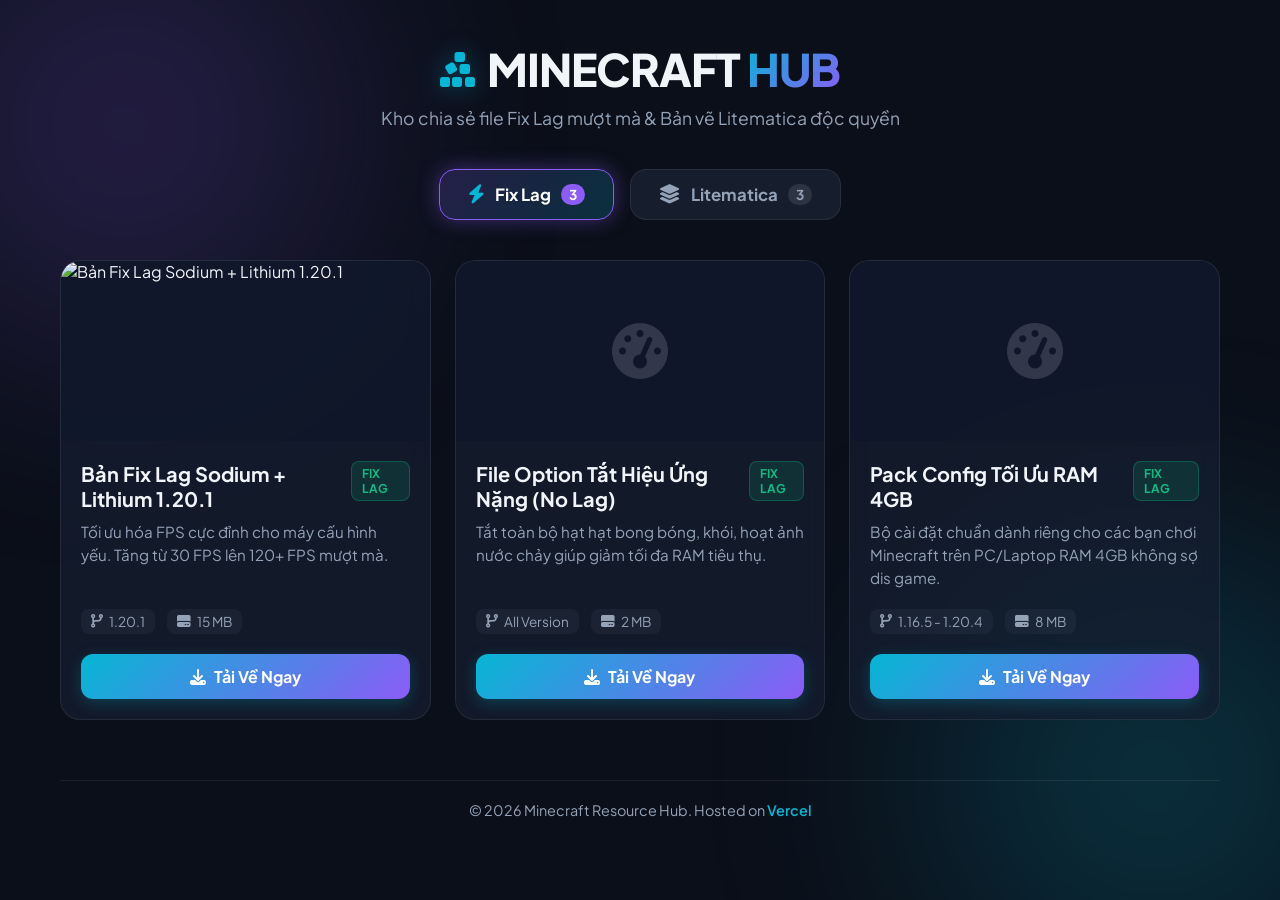
==== index.html @ 76cde971 "Add files via upload" ====
<!DOCTYPE html>
<html lang="vi">
<head>
    <meta charset="UTF-8">
    <meta name="viewport" content="width=device-width, initial-scale=1.0">
    <title>Minecraft Resource Hub - Fix Lag & Litematica</title>
    <!-- Font & Icons -->
    <link rel="preconnect" href="https://fonts.googleapis.com">
    <link rel="preconnect" href="https://fonts.gstatic.com" crossorigin>
    <link href="https://fonts.googleapis.com/css2?family=Plus+Jakarta+Sans:wght@400;600;700;800&display=swap" rel="stylesheet">
    <link rel="stylesheet" href="https://cdnjs.cloudflare.com/ajax/libs/font-awesome/6.4.0/css/all.min.css">
    <link rel="stylesheet" href="style.css">
</head>
<body>
    <!-- Glowing Background Effects -->
    <div class="bg-glow glow-1"></div>
    <div class="bg-glow glow-2"></div>

    <div class="container">
        <!-- Header -->
        <header class="site-header">
            <div class="logo-wrapper">
                <i class="fa-solid fa-cubes-stacked logo-icon"></i>
                <h1 class="site-title">MINECRAFT <span class="gradient-text">HUB</span></h1>
            </div>
            <p class="site-subtitle">Kho chia sẻ file Fix Lag mượt mà & Bản vẽ Litematica độc quyền</p>
        </header>

        <!-- Navigation Tabs -->
        <nav class="nav-tabs">
            <button class="tab-btn active" data-category="fixlag">
                <i class="fa-solid fa-bolt tab-icon"></i>
                <span>Fix Lag</span>
                <span class="badge" id="count-fixlag">0</span>
            </button>
            <button class="tab-btn" data-category="litematica">
                <i class="fa-solid fa-layer-group tab-icon"></i>
                <span>Litematica</span>
                <span class="badge" id="count-litematica">0</span>
            </button>
        </nav>

        <!-- Content Grid -->
        <main class="content-section">
            <div class="cards-grid" id="cards-container">
                <!-- Data dynamically inserted here -->
            </div>
            
            <!-- Empty State -->
            <div class="empty-state hidden" id="empty-state">
                <i class="fa-regular fa-folder-open empty-icon"></i>
                <p>Chưa có file nào trong mục này!</p>
            </div>
        </main>

        <!-- Footer -->
        <footer class="site-footer">
            <p>© 2026 Minecraft Resource Hub. Hosted on <span class="highlight">Vercel</span></p>
        </footer>
    </div>

    <!-- Modular JS Files -->
    <script src="data.js"></script>
    <script src="script.js"></script>
</body>
</html>
---- style.css ----
/* =========================================================
   STYLE.CSS - Giao diện nổi bật, bắt mắt, Dark Gaming Vibe
   ========================================================= */

:root {
    --bg-dark: #0b0f19;
    --card-bg: rgba(22, 30, 49, 0.7);
    --card-border: rgba(255, 255, 255, 0.08);
    --text-main: #f1f5f9;
    --text-sub: #94a3b8;
    
    /* Vibrant Accent Colors */
    --primary: #8b5cf6;
    --primary-glow: rgba(139, 92, 246, 0.4);
    --secondary: #06b6d4;
    --secondary-glow: rgba(6, 182, 212, 0.4);
    --accent-green: #10b981;
    --accent-green-glow: rgba(16, 185, 129, 0.4);
    --accent-orange: #f59e0b;
}

* {
    margin: 0;
    padding: 0;
    box-sizing: border-box;
    font-family: 'Plus Jakarta Sans', sans-serif;
}

body {
    background-color: var(--bg-dark);
    color: var(--text-main);
    min-height: 100vh;
    overflow-x: hidden;
    position: relative;
}

/* Background Glowing Elements */
.bg-glow {
    position: fixed;
    width: 450px;
    height: 450px;
    border-radius: 50%;
    filter: blur(120px);
    z-index: -1;
    opacity: 0.5;
    pointer-events: none;
}

.glow-1 {
    top: -100px;
    left: -100px;
    background: var(--primary-glow);
}

.glow-2 {
    bottom: -100px;
    right: -100px;
    background: var(--secondary-glow);
}

/* Container */
.container {
    max-width: 1200px;
    margin: 0 auto;
    padding: 40px 20px;
}

/* Header Section */
.site-header {
    text-align: center;
    margin-bottom: 40px;
}

.logo-wrapper {
    display: flex;
    align-items: center;
    justify-content: center;
    gap: 12px;
    margin-bottom: 10px;
}

.logo-icon {
    font-size: 2.5rem;
    color: var(--secondary);
    filter: drop-shadow(0 0 12px var(--secondary-glow));
}

.site-title {
    font-size: 2.8rem;
    font-weight: 800;
    letter-spacing: -1px;
}

.gradient-text {
    background: linear-gradient(135deg, var(--secondary), var(--primary));
    -webkit-background-clip: text;
    -webkit-text-fill-color: transparent;
}

.site-subtitle {
    color: var(--text-sub);
    font-size: 1.1rem;
    font-weight: 400;
}

/* Navigation Tabs */
.nav-tabs {
    display: flex;
    justify-content: center;
    gap: 16px;
    margin-bottom: 40px;
}

.tab-btn {
    background: rgba(30, 41, 59, 0.6);
    border: 1px solid var(--card-border);
    padding: 14px 28px;
    border-radius: 16px;
    color: var(--text-sub);
    font-size: 1.05rem;
    font-weight: 700;
    cursor: pointer;
    display: flex;
    align-items: center;
    gap: 10px;
    transition: all 0.3s cubic-bezier(0.4, 0, 0.2, 1);
    backdrop-filter: blur(10px);
}

.tab-btn:hover {
    color: var(--text-main);
    border-color: rgba(255, 255, 255, 0.2);
    transform: translateY(-2px);
}

.tab-btn.active {
    background: linear-gradient(135deg, rgba(139, 92, 246, 0.2), rgba(6, 182, 212, 0.2));
    border-color: var(--primary);
    color: #ffffff;
    box-shadow: 0 0 20px var(--primary-glow);
}

.tab-icon {
    font-size: 1.2rem;
}

.tab-btn.active .tab-icon {
    color: var(--secondary);
}

.badge {
    background: rgba(255, 255, 255, 0.1);
    padding: 2px 8px;
    border-radius: 20px;
    font-size: 0.85rem;
}

.tab-btn.active .badge {
    background: var(--primary);
    color: #fff;
}

/* Cards Grid Layout */
.cards-grid {
    display: grid;
    grid-template-columns: repeat(auto-fill, minmax(320px, 1fr));
    gap: 24px;
}

/* Resource Card */
.card {
    background: var(--card-bg);
    border: 1px solid var(--card-border);
    border-radius: 20px;
    overflow: hidden;
    backdrop-filter: blur(12px);
    display: flex;
    flex-direction: column;
    transition: all 0.35s ease;
    position: relative;
}

.card:hover {
    transform: translateY(-6px);
    border-color: var(--secondary);
    box-shadow: 0 12px 30px rgba(6, 182, 212, 0.15);
}

/* Image Container */
.card-image-wrapper {
    width: 100%;
    height: 180px;
    background: rgba(15, 23, 42, 0.8);
    overflow: hidden;
    position: relative;
    display: flex;
    align-items: center;
    justify-content: center;
}

.card-img {
    width: 100%;
    height: 100%;
    object-fit: cover;
    transition: transform 0.5s ease;
}

.card:hover .card-img {
    transform: scale(1.08);
}

.card-placeholder-icon {
    font-size: 3.5rem;
    color: rgba(255, 255, 255, 0.15);
}

/* Card Content */
.card-body {
    padding: 20px;
    display: flex;
    flex-direction: column;
    flex-grow: 1;
}

.card-header {
    display: flex;
    justify-content: space-between;
    align-items: flex-start;
    margin-bottom: 10px;
}

.card-title {
    font-size: 1.25rem;
    font-weight: 700;
    color: var(--text-main);
}

.card-tag {
    font-size: 0.75rem;
    font-weight: 700;
    padding: 4px 10px;
    border-radius: 8px;
    text-transform: uppercase;
}

.tag-fixlag {
    background: rgba(16, 185, 129, 0.15);
    color: var(--accent-green);
    border: 1px solid rgba(16, 185, 129, 0.3);
}

.tag-litematica {
    background: rgba(139, 92, 246, 0.15);
    color: var(--primary);
    border: 1px solid rgba(139, 92, 246, 0.3);
}

.card-desc {
    color: var(--text-sub);
    font-size: 0.95rem;
    line-height: 1.5;
    margin-bottom: 20px;
    flex-grow: 1;
}

/* Details Info Badges */
.card-info {
    display: flex;
    gap: 12px;
    margin-bottom: 20px;
    font-size: 0.85rem;
    color: var(--text-sub);
}

.info-item {
    display: flex;
    align-items: center;
    gap: 6px;
    background: rgba(255, 255, 255, 0.04);
    padding: 4px 10px;
    border-radius: 8px;
}

/* Download Button */
.btn-download {
    width: 100%;
    padding: 12px 18px;
    border: none;
    border-radius: 12px;
    background: linear-gradient(135deg, var(--secondary), var(--primary));
    color: #ffffff;
    font-weight: 700;
    font-size: 1rem;
    cursor: pointer;
    display: flex;
    align-items: center;
    justify-content: center;
    gap: 8px;
    text-decoration: none;
    transition: all 0.3s ease;
    box-shadow: 0 4px 15px rgba(6, 182, 212, 0.25);
}

.btn-download:hover {
    filter: brightness(1.15);
    box-shadow: 0 6px 20px rgba(139, 92, 246, 0.4);
    transform: translateY(-2px);
}

/* Empty State */
.empty-state {
    text-align: center;
    padding: 60px 20px;
    color: var(--text-sub);
}

.empty-icon {
    font-size: 4rem;
    margin-bottom: 16px;
    opacity: 0.5;
}

.hidden {
    display: none !important;
}

/* Footer */
.site-footer {
    text-align: center;
    margin-top: 60px;
    padding-top: 20px;
    border-top: 1px solid var(--card-border);
    color: var(--text-sub);
    font-size: 0.9rem;
}

.highlight {
    color: var(--secondary);
    font-weight: 600;
}

/* Responsive */
@media (max-width: 600px) {
    .site-title {
        font-size: 2rem;
    }
    .nav-tabs {
        width: 100%;
    }
    .tab-btn {
        flex: 1;
        justify-content: center;
        padding: 12px 16px;
    }
}
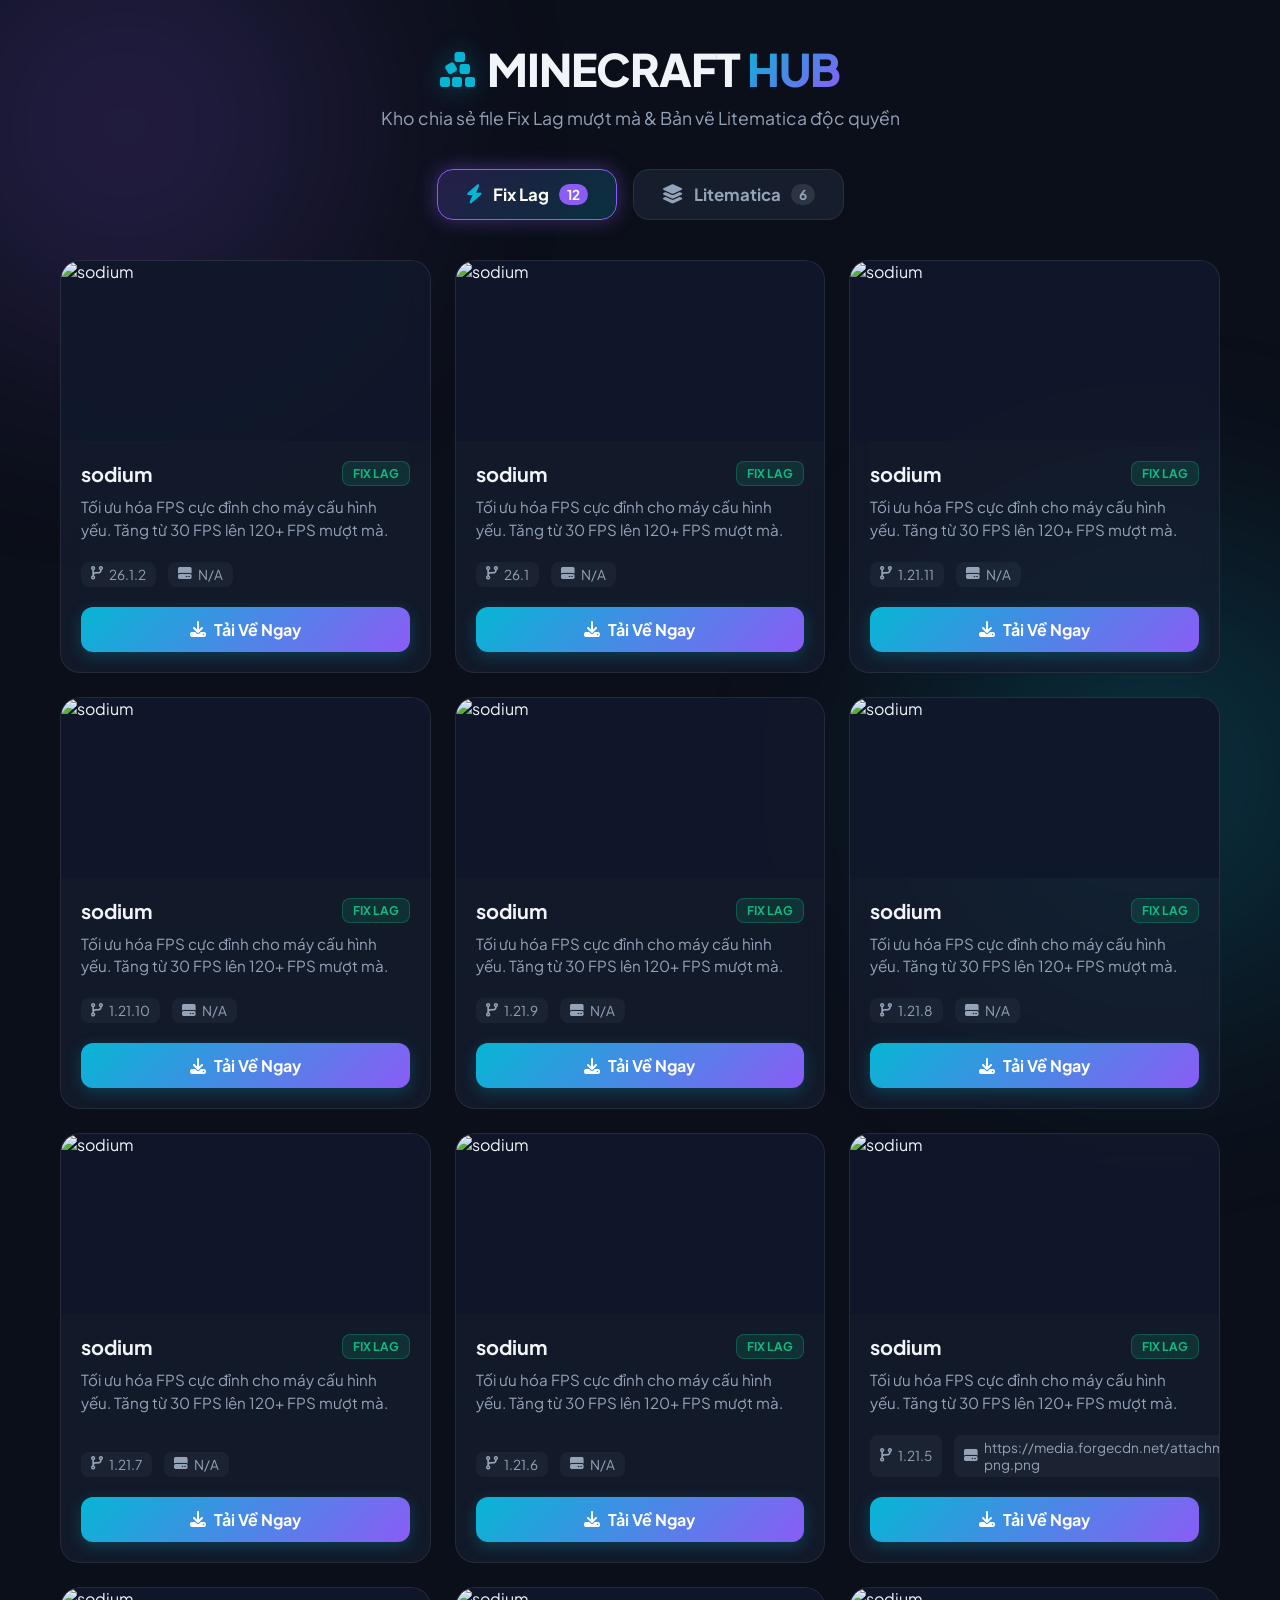
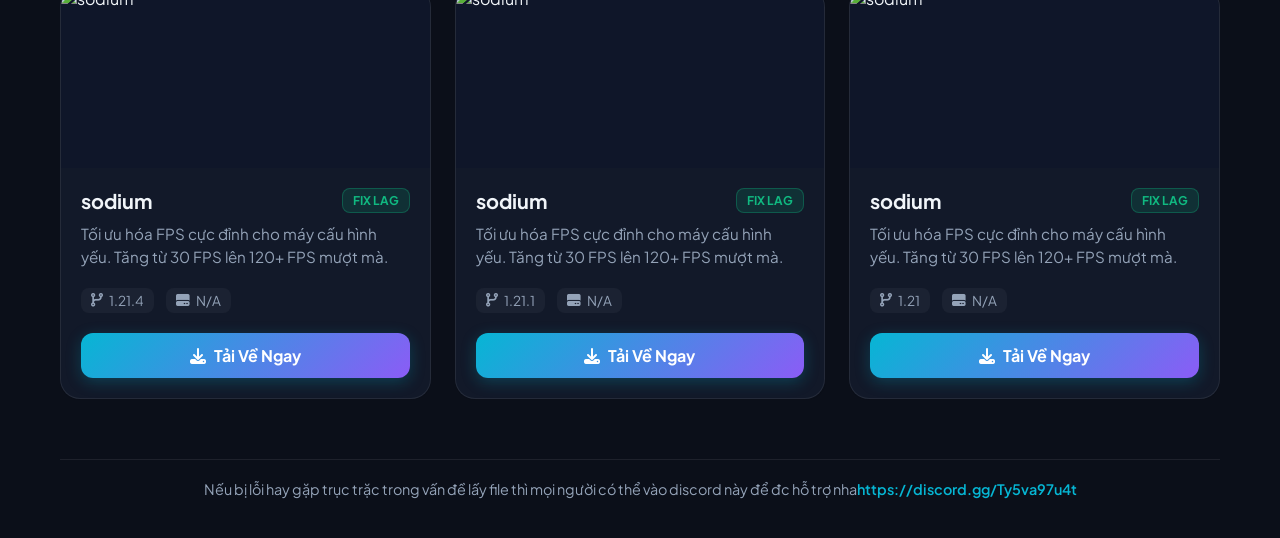
==== commit f9b9b215: "Change footer content for support information Updated footer text to provide Discord support link." ====
--- a/index.html
+++ b/index.html
@@ -55,7 +55,7 @@
 
         <!-- Footer -->
         <footer class="site-footer">
-            <p>© 2026 Minecraft Resource Hub. Hosted on <span class="highlight">Vercel</span></p>
+            <p>Nếu bị lỗi hay gặp trục trặc trong vấn đề lấy file thì mọi người có thể vào discord này để đc hỗ trợ nha<span class="highlight">https://discord.gg/Ty5va97u4t</span></p>
         </footer>
     </div>
 
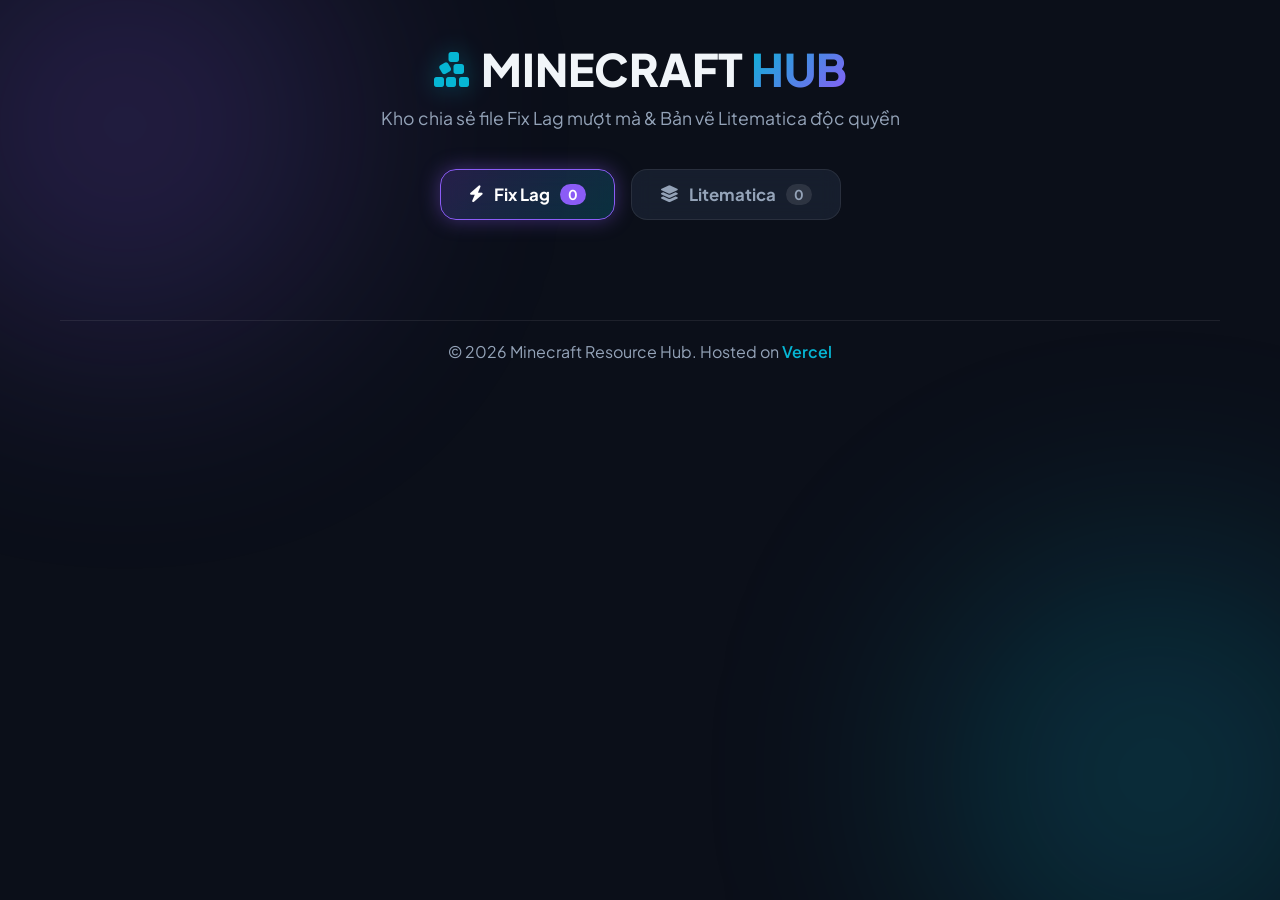
==== commit ec3ae81c: "Add files via upload" ====
--- a/index.html
+++ b/index.html
@@ -12,7 +12,7 @@
     <link rel="stylesheet" href="style.css">
 </head>
 <body>
-    <!-- Glowing Background Effects -->
+    <!-- Background Glow Elements -->
     <div class="bg-glow glow-1"></div>
     <div class="bg-glow glow-2"></div>
 
@@ -42,9 +42,7 @@
 
         <!-- Content Grid -->
         <main class="content-section">
-            <div class="cards-grid" id="cards-container">
-                <!-- Data dynamically inserted here -->
-            </div>
+            <div class="cards-grid" id="cards-container"></div>
             
             <!-- Empty State -->
             <div class="empty-state hidden" id="empty-state">
@@ -55,11 +53,11 @@
 
         <!-- Footer -->
         <footer class="site-footer">
-            <p>Nếu bị lỗi hay gặp trục trặc trong vấn đề lấy file thì mọi người có thể vào discord này để đc hỗ trợ nha<span class="highlight">https://discord.gg/Ty5va97u4t</span></p>
+            <p>© 2026 Minecraft Resource Hub. Hosted on <span class="highlight">Vercel</span></p>
         </footer>
     </div>
 
-    <!-- Modular JS Files -->
+    <!-- Modular Scripts -->
     <script src="data.js"></script>
     <script src="script.js"></script>
 </body>
--- a/style.css
+++ b/style.css
@@ -1,5 +1,5 @@
 /* =========================================================
-   STYLE.CSS - Giao diện nổi bật, bắt mắt, Dark Gaming Vibe
+   STYLE.CSS - Giao diện Dark Gaming Vibe
    ========================================================= */
 
 :root {
@@ -9,14 +9,11 @@
     --text-main: #f1f5f9;
     --text-sub: #94a3b8;
     
-    /* Vibrant Accent Colors */
     --primary: #8b5cf6;
     --primary-glow: rgba(139, 92, 246, 0.4);
     --secondary: #06b6d4;
     --secondary-glow: rgba(6, 182, 212, 0.4);
     --accent-green: #10b981;
-    --accent-green-glow: rgba(16, 185, 129, 0.4);
-    --accent-orange: #f59e0b;
 }
 
 * {
@@ -34,7 +31,6 @@
     position: relative;
 }
 
-/* Background Glowing Elements */
 .bg-glow {
     position: fixed;
     width: 450px;
@@ -46,26 +42,15 @@
     pointer-events: none;
 }
 
-.glow-1 {
-    top: -100px;
-    left: -100px;
-    background: var(--primary-glow);
-}
-
-.glow-2 {
-    bottom: -100px;
-    right: -100px;
-    background: var(--secondary-glow);
-}
-
-/* Container */
+.glow-1 { top: -100px; left: -100px; background: var(--primary-glow); }
+.glow-2 { bottom: -100px; right: -100px; background: var(--secondary-glow); }
+
 .container {
     max-width: 1200px;
     margin: 0 auto;
     padding: 40px 20px;
 }
 
-/* Header Section */
 .site-header {
     text-align: center;
     margin-bottom: 40px;
@@ -88,7 +73,6 @@
 .site-title {
     font-size: 2.8rem;
     font-weight: 800;
-    letter-spacing: -1px;
 }
 
 .gradient-text {
@@ -100,10 +84,9 @@
 .site-subtitle {
     color: var(--text-sub);
     font-size: 1.1rem;
-    font-weight: 400;
-}
-
-/* Navigation Tabs */
+}
+
+/* Tabs Navigation */
 .nav-tabs {
     display: flex;
     justify-content: center;
@@ -123,7 +106,7 @@
     display: flex;
     align-items: center;
     gap: 10px;
-    transition: all 0.3s cubic-bezier(0.4, 0, 0.2, 1);
+    transition: all 0.3s ease;
     backdrop-filter: blur(10px);
 }
 
@@ -140,14 +123,6 @@
     box-shadow: 0 0 20px var(--primary-glow);
 }
 
-.tab-icon {
-    font-size: 1.2rem;
-}
-
-.tab-btn.active .tab-icon {
-    color: var(--secondary);
-}
-
 .badge {
     background: rgba(255, 255, 255, 0.1);
     padding: 2px 8px;
@@ -160,14 +135,13 @@
     color: #fff;
 }
 
-/* Cards Grid Layout */
+/* Cards Grid */
 .cards-grid {
     display: grid;
     grid-template-columns: repeat(auto-fill, minmax(320px, 1fr));
     gap: 24px;
 }
 
-/* Resource Card */
 .card {
     background: var(--card-bg);
     border: 1px solid var(--card-border);
@@ -177,7 +151,6 @@
     display: flex;
     flex-direction: column;
     transition: all 0.35s ease;
-    position: relative;
 }
 
 .card:hover {
@@ -186,16 +159,14 @@
     box-shadow: 0 12px 30px rgba(6, 182, 212, 0.15);
 }
 
-/* Image Container */
 .card-image-wrapper {
     width: 100%;
     height: 180px;
     background: rgba(15, 23, 42, 0.8);
+    display: flex;
+    align-items: center;
+    justify-content: center;
     overflow: hidden;
-    position: relative;
-    display: flex;
-    align-items: center;
-    justify-content: center;
 }
 
 .card-img {
@@ -214,7 +185,6 @@
     color: rgba(255, 255, 255, 0.15);
 }
 
-/* Card Content */
 .card-body {
     padding: 20px;
     display: flex;
@@ -226,13 +196,12 @@
     display: flex;
     justify-content: space-between;
     align-items: flex-start;
-    margin-bottom: 10px;
+    margin-bottom: 12px;
 }
 
 .card-title {
     font-size: 1.25rem;
     font-weight: 700;
-    color: var(--text-main);
 }
 
 .card-tag {
@@ -255,15 +224,20 @@
     border: 1px solid rgba(139, 92, 246, 0.3);
 }
 
+/* THUỘC TÍNH QUAN TRỌNG: Giúp hiển thị xuống dòng mượt mà cho phần Mô tả */
 .card-desc {
     color: var(--text-sub);
-    font-size: 0.95rem;
-    line-height: 1.5;
+    font-size: 0.92rem;
+    line-height: 1.6;
     margin-bottom: 20px;
     flex-grow: 1;
-}
-
-/* Details Info Badges */
+    white-space: pre-line; /* Tự động nhận diện xuống dòng từ data.js */
+    background: rgba(15, 23, 42, 0.4);
+    padding: 12px;
+    border-radius: 12px;
+    border: 1px solid rgba(255, 255, 255, 0.04);
+}
+
 .card-info {
     display: flex;
     gap: 12px;
@@ -277,7 +251,7 @@
     align-items: center;
     gap: 6px;
     background: rgba(255, 255, 255, 0.04);
-    padding: 4px 10px;
+    padding: 6px 12px;
     border-radius: 8px;
 }
 
@@ -296,18 +270,16 @@
     align-items: center;
     justify-content: center;
     gap: 8px;
-    text-decoration: none;
     transition: all 0.3s ease;
     box-shadow: 0 4px 15px rgba(6, 182, 212, 0.25);
 }
 
 .btn-download:hover {
     filter: brightness(1.15);
+    transform: translateY(-2px);
     box-shadow: 0 6px 20px rgba(139, 92, 246, 0.4);
-    transform: translateY(-2px);
-}
-
-/* Empty State */
+}
+
 .empty-state {
     text-align: center;
     padding: 60px 20px;
@@ -320,18 +292,12 @@
     opacity: 0.5;
 }
 
-.hidden {
-    display: none !important;
-}
-
-/* Footer */
 .site-footer {
     text-align: center;
     margin-top: 60px;
     padding-top: 20px;
     border-top: 1px solid var(--card-border);
     color: var(--text-sub);
-    font-size: 0.9rem;
 }
 
 .highlight {
@@ -339,17 +305,4 @@
     font-weight: 600;
 }
 
-/* Responsive */
-@media (max-width: 600px) {
-    .site-title {
-        font-size: 2rem;
-    }
-    .nav-tabs {
-        width: 100%;
-    }
-    .tab-btn {
-        flex: 1;
-        justify-content: center;
-        padding: 12px 16px;
-    }
-}
+.hidden { display: none !important; }
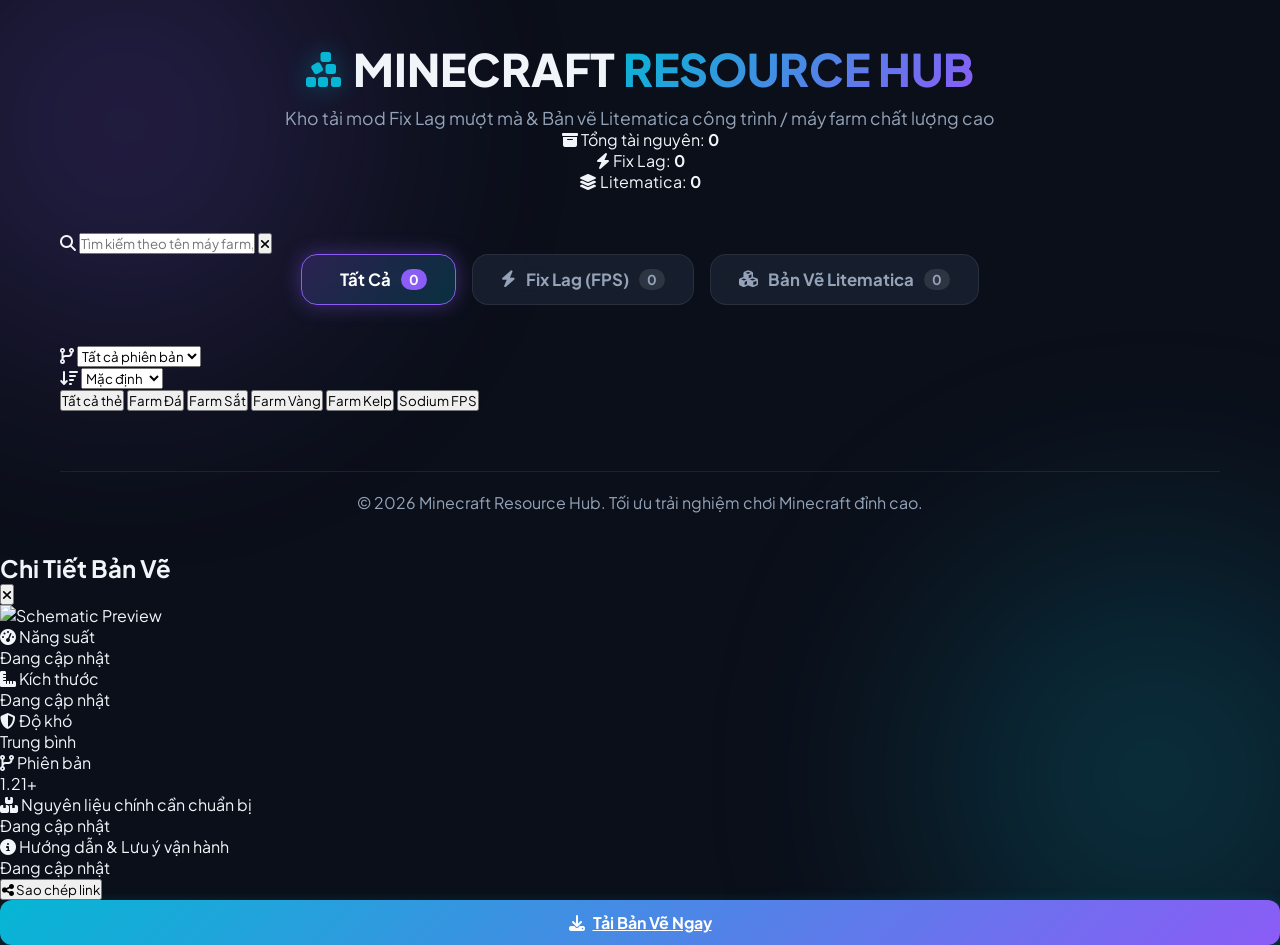
==== commit 150ad8ae: "NÃ¢ng cáº¥p giao diá»‡n, thanh tÃ¬m kiáº¿m & admin portal: index.html" ====
--- a/index.html
+++ b/index.html
@@ -3,61 +3,192 @@
 <head>
     <meta charset="UTF-8">
     <meta name="viewport" content="width=device-width, initial-scale=1.0">
-    <title>Minecraft Resource Hub - Fix Lag & Litematica</title>
-    <!-- Font & Icons -->
+    <title>Minecraft Resource Hub - Tải File Fix Lag & Bản Vẽ Litematica</title>
+    <meta name="description" content="Kho chia sẻ mod tối ưu FPS Sodium, Iris và bản vẽ máy farm Litematica độc quyền cho cộng đồng Minecraft Việt Nam.">
+    
+    <!-- Google Fonts -->
     <link rel="preconnect" href="https://fonts.googleapis.com">
     <link rel="preconnect" href="https://fonts.gstatic.com" crossorigin>
-    <link href="https://fonts.googleapis.com/css2?family=Plus+Jakarta+Sans:wght@400;600;700;800&display=swap" rel="stylesheet">
+    <link href="https://fonts.googleapis.com/css2?family=Plus+Jakarta+Sans:wght@400;500;600;700;800&display=swap" rel="stylesheet">
+    
+    <!-- Font Awesome Icons -->
     <link rel="stylesheet" href="https://cdnjs.cloudflare.com/ajax/libs/font-awesome/6.4.0/css/all.min.css">
+    
+    <!-- Custom Stylesheet -->
     <link rel="stylesheet" href="style.css">
 </head>
 <body>
-    <!-- Background Glow Elements -->
+    <!-- Ambient Background Lights -->
     <div class="bg-glow glow-1"></div>
     <div class="bg-glow glow-2"></div>
+    <div class="bg-glow glow-3"></div>
 
     <div class="container">
-        <!-- Header -->
+        <!-- Site Header -->
         <header class="site-header">
             <div class="logo-wrapper">
                 <i class="fa-solid fa-cubes-stacked logo-icon"></i>
-                <h1 class="site-title">MINECRAFT <span class="gradient-text">HUB</span></h1>
+                <h1 class="site-title">MINECRAFT <span class="gradient-text">RESOURCE HUB</span></h1>
             </div>
-            <p class="site-subtitle">Kho chia sẻ file Fix Lag mượt mà & Bản vẽ Litematica độc quyền</p>
+            <p class="site-subtitle">Kho tải mod Fix Lag mượt mà & Bản vẽ Litematica công trình / máy farm chất lượng cao</p>
+            
+            <!-- Live Stats Banner -->
+            <div class="stats-banner">
+                <div class="stat-pill">
+                    <i class="fa-solid fa-box-archive"></i>
+                    <span>Tổng tài nguyên: <strong id="stat-total">0</strong></span>
+                </div>
+                <div class="stat-pill">
+                    <i class="fa-solid fa-bolt"></i>
+                    <span>Fix Lag: <strong id="stat-fixlag">0</strong></span>
+                </div>
+                <div class="stat-pill">
+                    <i class="fa-solid fa-layer-group"></i>
+                    <span>Litematica: <strong id="stat-litematica">0</strong></span>
+                </div>
+            </div>
         </header>
 
-        <!-- Navigation Tabs -->
-        <nav class="nav-tabs">
-            <button class="tab-btn active" data-category="fixlag">
-                <i class="fa-solid fa-bolt tab-icon"></i>
-                <span>Fix Lag</span>
-                <span class="badge" id="count-fixlag">0</span>
-            </button>
-            <button class="tab-btn" data-category="litematica">
-                <i class="fa-solid fa-layer-group tab-icon"></i>
-                <span>Litematica</span>
-                <span class="badge" id="count-litematica">0</span>
-            </button>
-        </nav>
+        <!-- Search & Advanced Filter Section -->
+        <section class="filter-control-panel">
+            <!-- Search Bar -->
+            <div class="search-wrapper">
+                <i class="fa-solid fa-magnifying-glass search-icon"></i>
+                <input type="text" id="search-input" class="search-input" placeholder="Tìm kiếm theo tên máy farm, mod Sodium, phiên bản 1.21, nguyên liệu...">
+                <button type="button" id="btn-clear-search" class="btn-clear-search" title="Xóa tìm kiếm">
+                    <i class="fa-solid fa-xmark"></i>
+                </button>
+            </div>
 
-        <!-- Content Grid -->
+            <!-- Category Tabs -->
+            <nav class="nav-tabs" id="category-tabs">
+                <button class="tab-btn active" data-category="all">
+                    <i class="fa-solid fa-grid-2"></i>
+                    <span>Tất Cả</span>
+                    <span class="badge" id="count-all">0</span>
+                </button>
+                <button class="tab-btn" data-category="fixlag">
+                    <i class="fa-solid fa-bolt"></i>
+                    <span>Fix Lag (FPS)</span>
+                    <span class="badge" id="count-fixlag">0</span>
+                </button>
+                <button class="tab-btn" data-category="litematica">
+                    <i class="fa-solid fa-cubes"></i>
+                    <span>Bản Vẽ Litematica</span>
+                    <span class="badge" id="count-litematica">0</span>
+                </button>
+            </nav>
+
+            <!-- Filter Sub-bar -->
+            <div class="filter-sub-bar">
+                <div class="filter-dropdowns">
+                    <!-- Version Filter -->
+                    <div class="custom-select-wrapper">
+                        <i class="fa-solid fa-code-branch"></i>
+                        <select id="filter-version" title="Lọc theo phiên bản">
+                            <option value="all">Tất cả phiên bản</option>
+                        </select>
+                    </div>
+
+                    <!-- Sort Options -->
+                    <div class="custom-select-wrapper">
+                        <i class="fa-solid fa-arrow-down-wide-short"></i>
+                        <select id="filter-sort" title="Sắp xếp danh sách">
+                            <option value="default">Mặc định</option>
+                            <option value="name-asc">Tên (A - Z)</option>
+                            <option value="name-desc">Tên (Z - A)</option>
+                        </select>
+                    </div>
+                </div>
+
+                <!-- Quick Tag Filter Chips -->
+                <div class="tag-chips" id="tag-chips-container">
+                    <button class="chip-btn active" data-tag="all">Tất cả thẻ</button>
+                    <button class="chip-btn" data-tag="Farm Đá">Farm Đá</button>
+                    <button class="chip-btn" data-tag="Farm Sắt">Farm Sắt</button>
+                    <button class="chip-btn" data-tag="Farm Vàng">Farm Vàng</button>
+                    <button class="chip-btn" data-tag="Farm Kelp">Farm Kelp</button>
+                    <button class="chip-btn" data-tag="Sodium">Sodium FPS</button>
+                </div>
+            </div>
+        </section>
+
+        <!-- Main Content Cards Grid -->
         <main class="content-section">
             <div class="cards-grid" id="cards-container"></div>
             
             <!-- Empty State -->
             <div class="empty-state hidden" id="empty-state">
                 <i class="fa-regular fa-folder-open empty-icon"></i>
-                <p>Chưa có file nào trong mục này!</p>
+                <h3>Không tìm thấy tài nguyên phù hợp!</h3>
+                <p>Hãy thử tìm kiếm với từ khóa khác hoặc xóa bộ lọc để xem toàn bộ danh sách.</p>
             </div>
         </main>
 
         <!-- Footer -->
         <footer class="site-footer">
-            <p>© 2026 Minecraft Resource Hub. Hosted on <span class="highlight">Vercel</span></p>
+            <p>© 2026 Minecraft Resource Hub. Tối ưu trải nghiệm chơi Minecraft đỉnh cao.</p>
         </footer>
     </div>
 
-    <!-- Modular Scripts -->
+    <!-- Schematic Detail Modal (Popup) -->
+    <div class="modal-overlay" id="detail-modal">
+        <div class="modal-content">
+            <div class="modal-header">
+                <h2 class="modal-title" id="modal-title">Chi Tiết Bản Vẽ</h2>
+                <button type="button" class="btn-close-modal" id="btn-close-detail-modal" title="Đóng">
+                    <i class="fa-solid fa-xmark"></i>
+                </button>
+            </div>
+            <div class="modal-body">
+                <div class="modal-image-wrapper" id="modal-image-container">
+                    <img id="modal-img" src="" alt="Schematic Preview">
+                </div>
+
+                <div class="modal-specs-table" id="modal-specs-table">
+                    <div class="modal-spec-card">
+                        <div class="label"><i class="fa-solid fa-gauge-high"></i> Năng suất</div>
+                        <div class="value" id="modal-yield">Đang cập nhật</div>
+                    </div>
+                    <div class="modal-spec-card">
+                        <div class="label"><i class="fa-solid fa-ruler-combined"></i> Kích thước</div>
+                        <div class="value" id="modal-dimensions">Đang cập nhật</div>
+                    </div>
+                    <div class="modal-spec-card">
+                        <div class="label"><i class="fa-solid fa-shield-halved"></i> Độ khó</div>
+                        <div class="value" id="modal-difficulty">Trung bình</div>
+                    </div>
+                    <div class="modal-spec-card">
+                        <div class="label"><i class="fa-solid fa-code-branch"></i> Phiên bản</div>
+                        <div class="value" id="modal-version">1.21+</div>
+                    </div>
+                </div>
+
+                <div class="modal-section-title">
+                    <i class="fa-solid fa-boxes-stacked"></i> Nguyên liệu chính cần chuẩn bị
+                </div>
+                <div class="modal-text-block" id="modal-materials">Đang cập nhật</div>
+
+                <div class="modal-section-title">
+                    <i class="fa-solid fa-circle-info"></i> Hướng dẫn & Lưu ý vận hành
+                </div>
+                <div class="modal-text-block" id="modal-notes">Đang cập nhật</div>
+            </div>
+            <div class="modal-footer">
+                <button type="button" class="btn-detail" id="btn-copy-modal-link">
+                    <i class="fa-solid fa-share-nodes"></i> Sao chép link
+                </button>
+                <a href="#" target="_self" class="btn-download" id="modal-download-btn">
+                    <i class="fa-solid fa-download"></i> Tải Bản Vẽ Ngay
+                </a>
+            </div>
+        </div>
+    </div>
+
+    <!-- Toast Notification Container -->
+    <div class="toast-container" id="toast-container"></div>
+
+    <!-- Scripts -->
     <script src="data.js"></script>
     <script src="script.js"></script>
 </body>
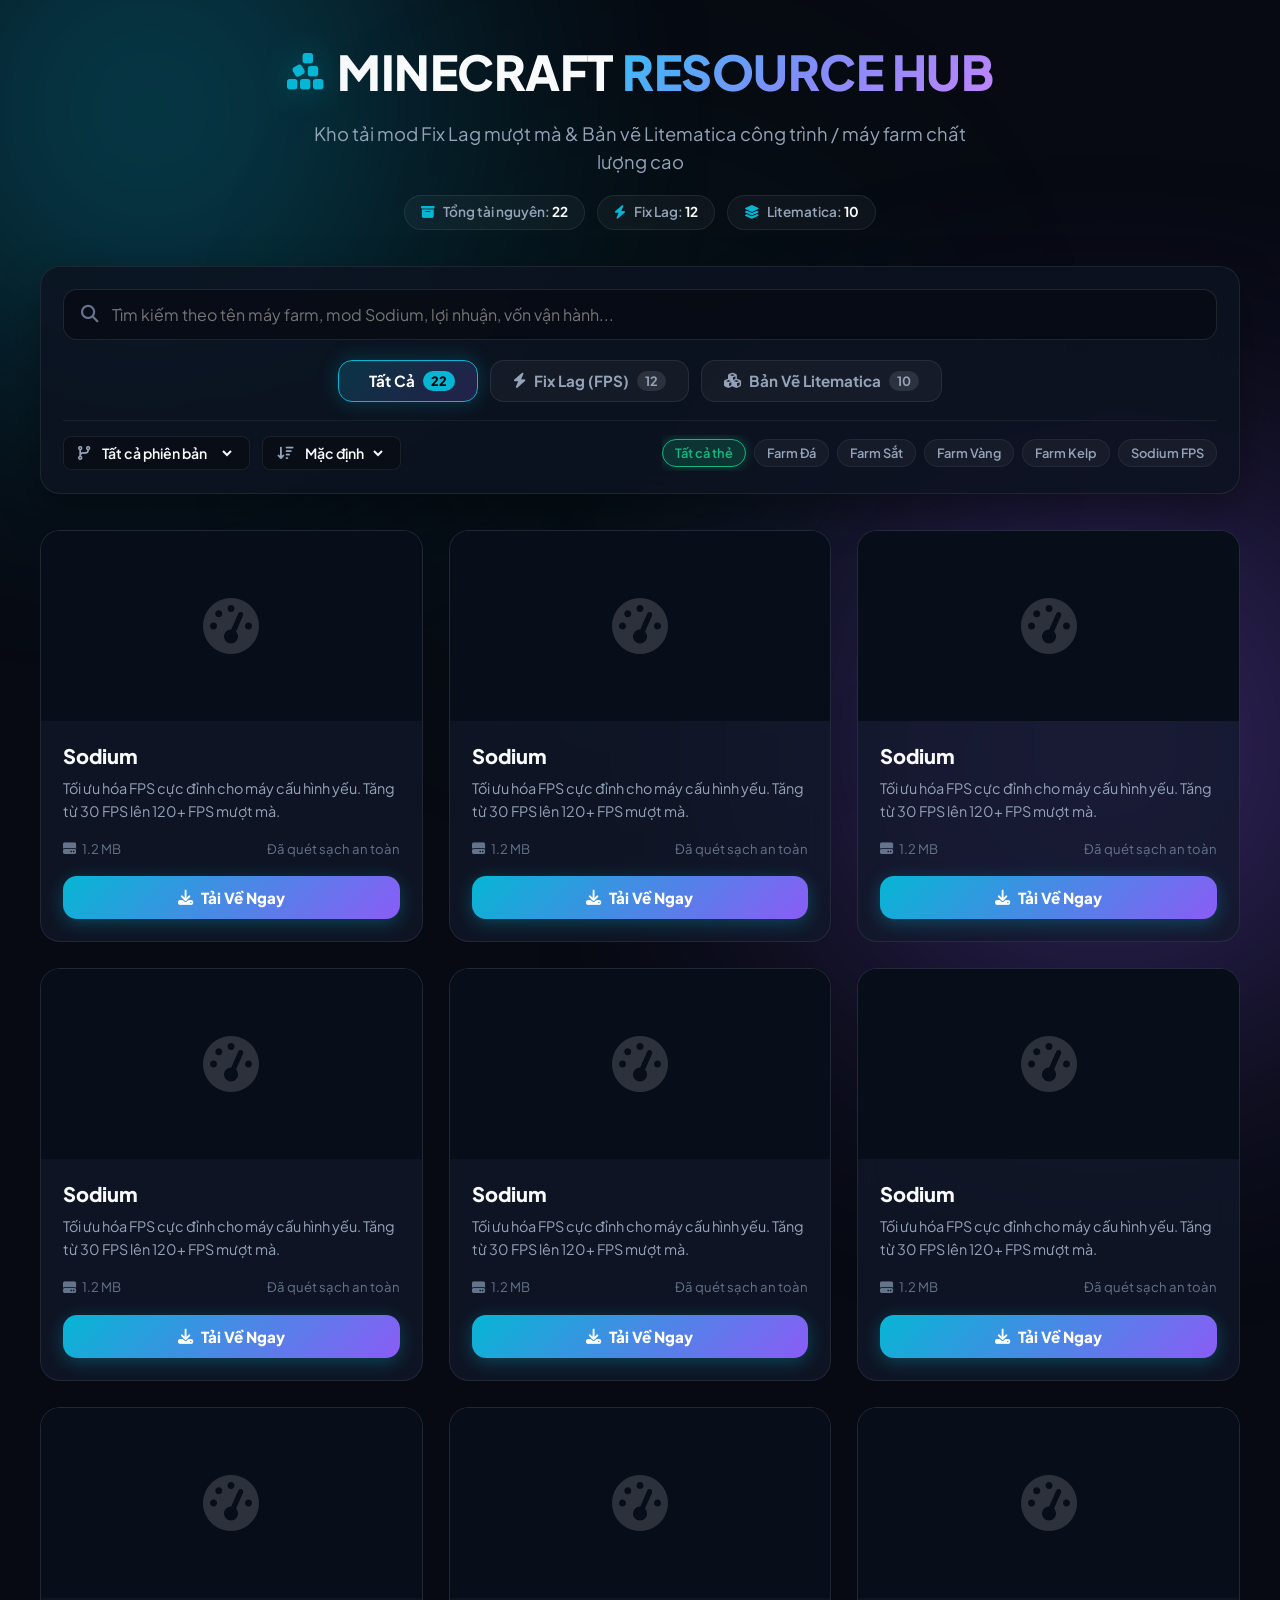
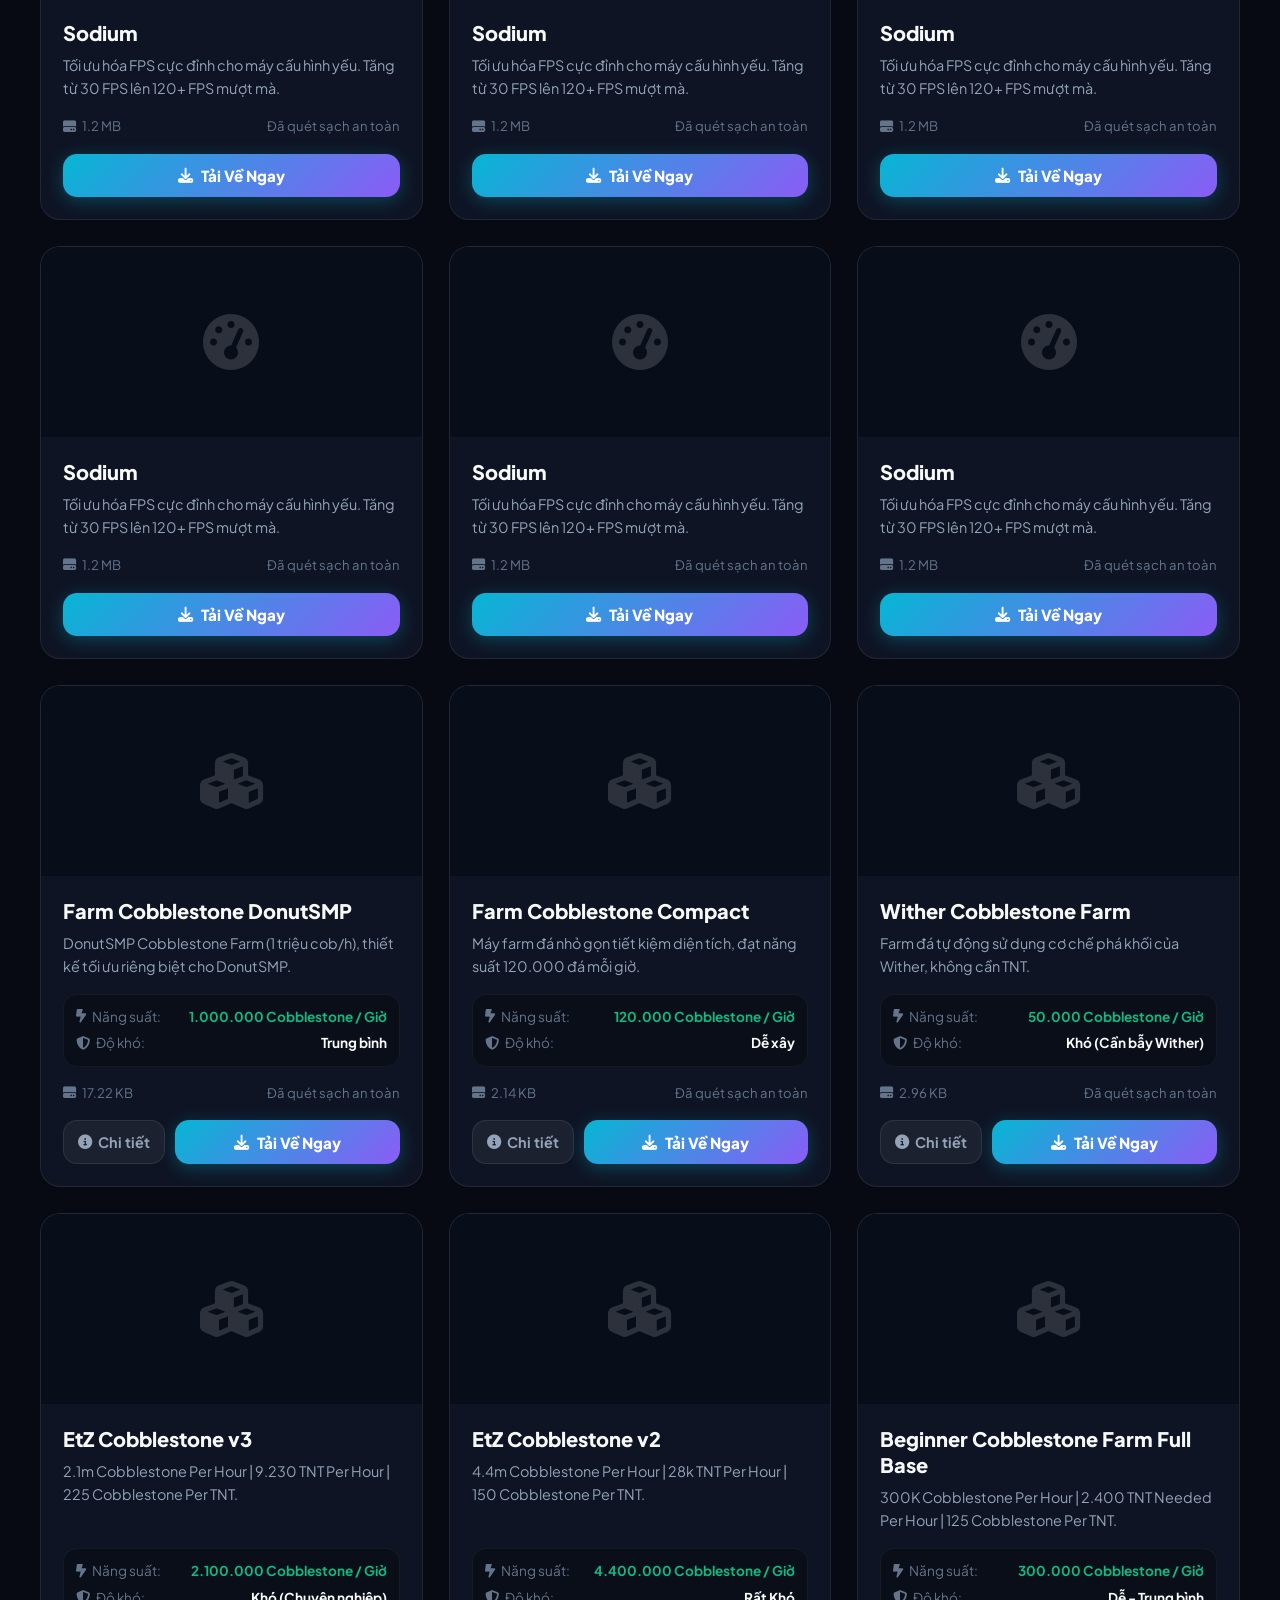
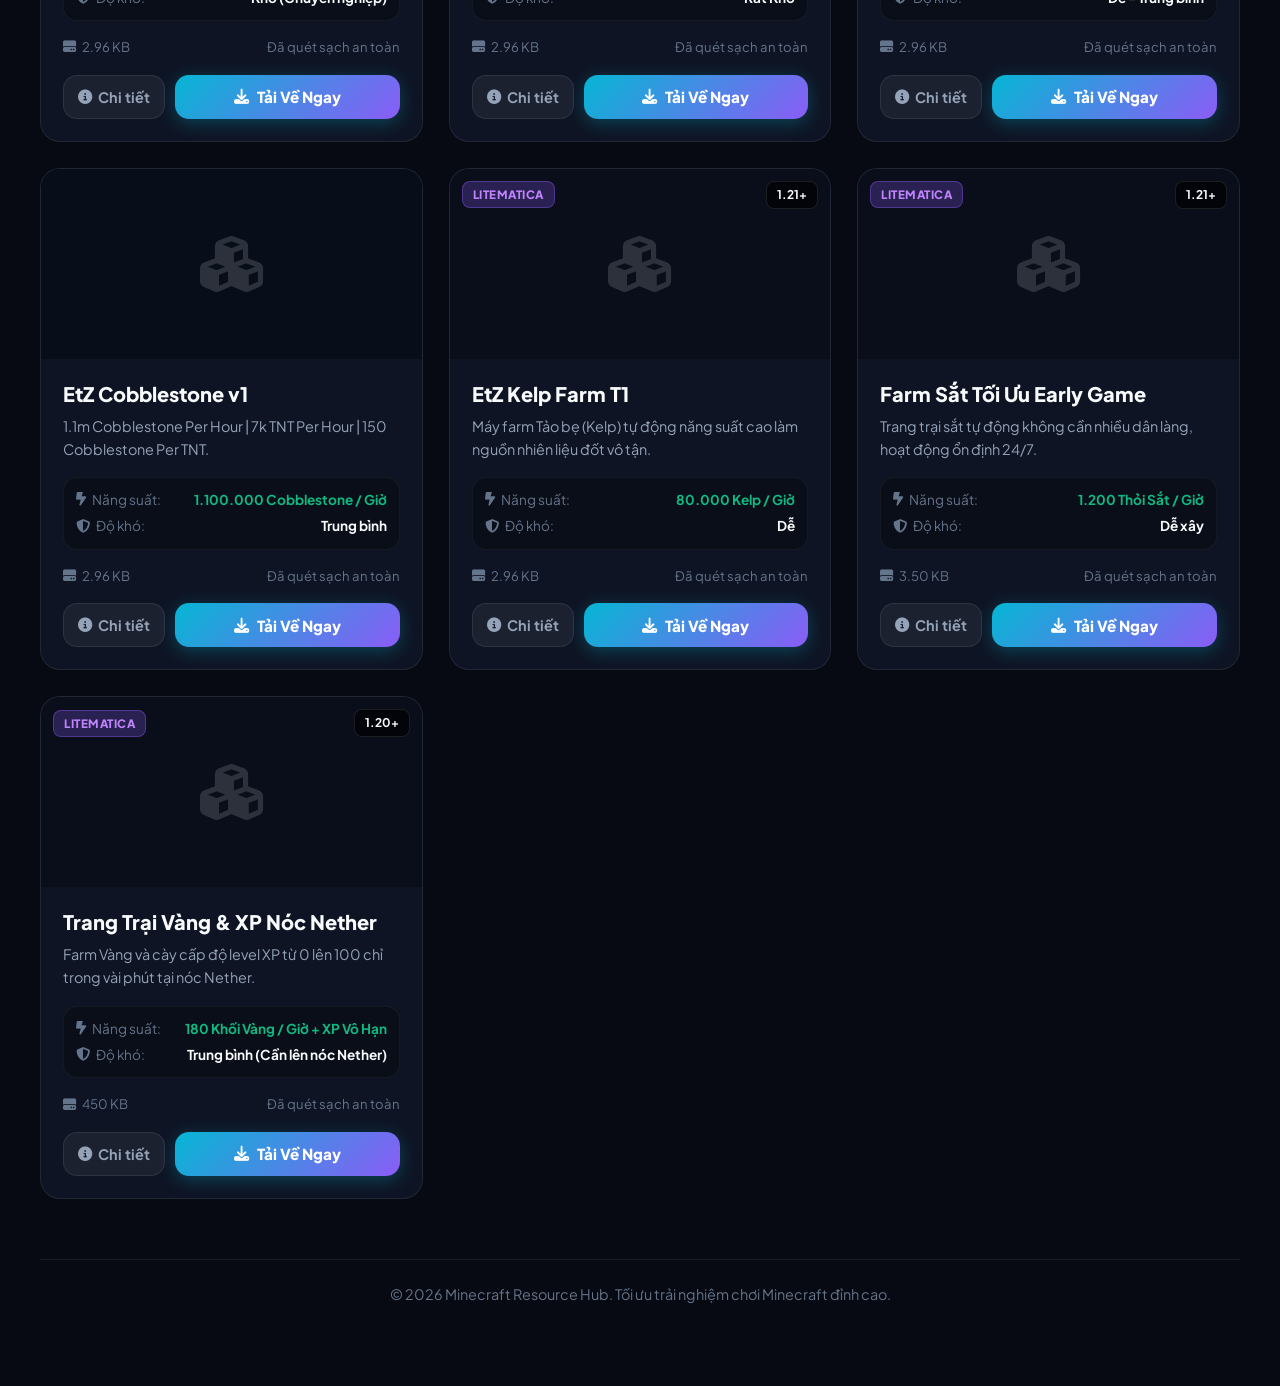
==== commit 8a3df1d1: "NÃ¢ng cáº¥p giao diá»‡n, thanh tÃ¬m kiáº¿m & admin portal: index.html" ====
--- a/index.html
+++ b/index.html
@@ -54,7 +54,7 @@
             <!-- Search Bar -->
             <div class="search-wrapper">
                 <i class="fa-solid fa-magnifying-glass search-icon"></i>
-                <input type="text" id="search-input" class="search-input" placeholder="Tìm kiếm theo tên máy farm, mod Sodium, phiên bản 1.21, nguyên liệu...">
+                <input type="text" id="search-input" class="search-input" placeholder="Tìm kiếm theo tên máy farm, mod Sodium, lợi nhuận, vốn vận hành...">
                 <button type="button" id="btn-clear-search" class="btn-clear-search" title="Xóa tìm kiếm">
                     <i class="fa-solid fa-xmark"></i>
                 </button>
@@ -82,8 +82,8 @@
             <!-- Filter Sub-bar -->
             <div class="filter-sub-bar">
                 <div class="filter-dropdowns">
-                    <!-- Version Filter -->
-                    <div class="custom-select-wrapper">
+                    <!-- Version Filter (Tự động hiển thị khi chọn Fix Lag hoặc Tất cả) -->
+                    <div class="custom-select-wrapper" id="version-filter-wrapper">
                         <i class="fa-solid fa-code-branch"></i>
                         <select id="filter-version" title="Lọc theo phiên bản">
                             <option value="all">Tất cả phiên bản</option>
@@ -135,7 +135,7 @@
     <div class="modal-overlay" id="detail-modal">
         <div class="modal-content">
             <div class="modal-header">
-                <h2 class="modal-title" id="modal-title">Chi Tiết Bản Vẽ</h2>
+                <h2 class="modal-title" id="modal-title">Chi Tiết Bản Vẽ Litematica</h2>
                 <button type="button" class="btn-close-modal" id="btn-close-detail-modal" title="Đóng">
                     <i class="fa-solid fa-xmark"></i>
                 </button>
@@ -147,27 +147,18 @@
 
                 <div class="modal-specs-table" id="modal-specs-table">
                     <div class="modal-spec-card">
-                        <div class="label"><i class="fa-solid fa-gauge-high"></i> Năng suất</div>
-                        <div class="value" id="modal-yield">Đang cập nhật</div>
+                        <div class="label"><i class="fa-solid fa-chart-line"></i> Lợi nhuận của máy</div>
+                        <div class="value" id="modal-profit" style="color: var(--emerald);">Đang cập nhật</div>
                     </div>
                     <div class="modal-spec-card">
-                        <div class="label"><i class="fa-solid fa-ruler-combined"></i> Kích thước</div>
+                        <div class="label"><i class="fa-solid fa-coins"></i> Vốn để vận hành</div>
+                        <div class="value" id="modal-cost" style="color: var(--amber);">Đang cập nhật</div>
+                    </div>
+                    <div class="modal-spec-card" style="grid-column: 1 / -1;">
+                        <div class="label"><i class="fa-solid fa-ruler-combined"></i> Kích thước máy</div>
                         <div class="value" id="modal-dimensions">Đang cập nhật</div>
                     </div>
-                    <div class="modal-spec-card">
-                        <div class="label"><i class="fa-solid fa-shield-halved"></i> Độ khó</div>
-                        <div class="value" id="modal-difficulty">Trung bình</div>
-                    </div>
-                    <div class="modal-spec-card">
-                        <div class="label"><i class="fa-solid fa-code-branch"></i> Phiên bản</div>
-                        <div class="value" id="modal-version">1.21+</div>
-                    </div>
                 </div>
-
-                <div class="modal-section-title">
-                    <i class="fa-solid fa-boxes-stacked"></i> Nguyên liệu chính cần chuẩn bị
-                </div>
-                <div class="modal-text-block" id="modal-materials">Đang cập nhật</div>
 
                 <div class="modal-section-title">
                     <i class="fa-solid fa-circle-info"></i> Hướng dẫn & Lưu ý vận hành
--- a/style.css
+++ b/style.css
@@ -1,172 +1,395 @@
 /* =========================================================
-   STYLE.CSS - Giao diện Dark Gaming Vibe
+   STYLE.CSS - Giao diện Dark Gaming Glassmorphism Hiện Đại
+   Minecraft Resource Hub & Trình Quản Trị Bảo Mật
    ========================================================= */
 
 :root {
-    --bg-dark: #0b0f19;
-    --card-bg: rgba(22, 30, 49, 0.7);
+    --bg-main: #070a12;
+    --bg-secondary: #0d1322;
+    --card-bg: rgba(18, 25, 44, 0.72);
     --card-border: rgba(255, 255, 255, 0.08);
-    --text-main: #f1f5f9;
+    --card-hover-border: rgba(6, 182, 212, 0.4);
+    
+    --text-main: #f8fafc;
     --text-sub: #94a3b8;
+    --text-muted: #64748b;
     
     --primary: #8b5cf6;
-    --primary-glow: rgba(139, 92, 246, 0.4);
+    --primary-glow: rgba(139, 92, 246, 0.35);
     --secondary: #06b6d4;
-    --secondary-glow: rgba(6, 182, 212, 0.4);
-    --accent-green: #10b981;
+    --secondary-glow: rgba(6, 182, 212, 0.35);
+    --emerald: #10b981;
+    --emerald-glow: rgba(16, 185, 129, 0.35);
+    --amber: #f59e0b;
+    --danger: #ef4444;
+
+    --radius-sm: 8px;
+    --radius-md: 14px;
+    --radius-lg: 20px;
+    --radius-full: 9999px;
+    
+    --transition: all 0.28s cubic-bezier(0.4, 0, 0.2, 1);
 }
 
 * {
     margin: 0;
     padding: 0;
     box-sizing: border-box;
-    font-family: 'Plus Jakarta Sans', sans-serif;
+    font-family: 'Plus Jakarta Sans', -apple-system, BlinkMacSystemFont, 'Segoe UI', Roboto, sans-serif;
 }
 
 body {
-    background-color: var(--bg-dark);
+    background-color: var(--bg-main);
     color: var(--text-main);
     min-height: 100vh;
     overflow-x: hidden;
+    line-height: 1.5;
     position: relative;
 }
 
+/* Background Ambient Lighting */
 .bg-glow {
     position: fixed;
-    width: 450px;
-    height: 450px;
     border-radius: 50%;
-    filter: blur(120px);
+    filter: blur(140px);
     z-index: -1;
-    opacity: 0.5;
+    opacity: 0.38;
     pointer-events: none;
 }
 
-.glow-1 { top: -100px; left: -100px; background: var(--primary-glow); }
-.glow-2 { bottom: -100px; right: -100px; background: var(--secondary-glow); }
+.glow-1 { top: -140px; left: -100px; width: 500px; height: 500px; background: var(--secondary); }
+.glow-2 { bottom: -120px; right: -100px; width: 550px; height: 550px; background: var(--primary); }
+.glow-3 { top: 45%; left: 50%; transform: translate(-50%, -50%); width: 450px; height: 450px; background: rgba(16, 185, 129, 0.2); }
 
 .container {
-    max-width: 1200px;
+    max-width: 1240px;
     margin: 0 auto;
-    padding: 40px 20px;
-}
-
+    padding: 36px 20px 80px;
+}
+
+/* =========================================================
+   HEADER SECTION
+   ========================================================= */
 .site-header {
     text-align: center;
-    margin-bottom: 40px;
+    margin-bottom: 36px;
+}
+
+.header-top-bar {
+    display: flex;
+    justify-content: flex-end;
+    margin-bottom: 12px;
 }
 
 .logo-wrapper {
+    display: inline-flex;
+    align-items: center;
+    justify-content: center;
+    gap: 14px;
+    margin-bottom: 12px;
+}
+
+.logo-icon {
+    font-size: 2.6rem;
+    color: var(--secondary);
+    filter: drop-shadow(0 0 16px var(--secondary-glow));
+    animation: floatIcon 3.5s ease-in-out infinite;
+}
+
+@keyframes floatIcon {
+    0%, 100% { transform: translateY(0); }
+    50% { transform: translateY(-6px); }
+}
+
+.site-title {
+    font-size: clamp(2rem, 4.5vw, 3rem);
+    font-weight: 800;
+    letter-spacing: -0.5px;
+}
+
+.gradient-text {
+    background: linear-gradient(135deg, #38bdf8 0%, #818cf8 50%, #c084fc 100%);
+    -webkit-background-clip: text;
+    -webkit-text-fill-color: transparent;
+}
+
+.site-subtitle {
+    color: var(--text-sub);
+    font-size: clamp(0.95rem, 2vw, 1.15rem);
+    max-width: 680px;
+    margin: 0 auto 20px;
+}
+
+/* Stats Badges */
+.stats-banner {
     display: flex;
     align-items: center;
     justify-content: center;
     gap: 12px;
-    margin-bottom: 10px;
-}
-
-.logo-icon {
-    font-size: 2.5rem;
+    flex-wrap: wrap;
+}
+
+.stat-pill {
+    background: rgba(255, 255, 255, 0.04);
+    border: 1px solid var(--card-border);
+    padding: 6px 16px;
+    border-radius: var(--radius-full);
+    font-size: 0.85rem;
+    font-weight: 600;
+    color: var(--text-sub);
+    display: inline-flex;
+    align-items: center;
+    gap: 8px;
+    backdrop-filter: blur(10px);
+}
+
+.stat-pill i {
     color: var(--secondary);
-    filter: drop-shadow(0 0 12px var(--secondary-glow));
-}
-
-.site-title {
-    font-size: 2.8rem;
-    font-weight: 800;
-}
-
-.gradient-text {
-    background: linear-gradient(135deg, var(--secondary), var(--primary));
-    -webkit-background-clip: text;
-    -webkit-text-fill-color: transparent;
-}
-
-.site-subtitle {
-    color: var(--text-sub);
+}
+
+.stat-pill strong {
+    color: var(--text-main);
+}
+
+/* =========================================================
+   SEARCH & FILTER CONTROLS
+   ========================================================= */
+.filter-control-panel {
+    background: rgba(13, 19, 34, 0.85);
+    border: 1px solid var(--card-border);
+    border-radius: var(--radius-lg);
+    padding: 22px;
+    margin-bottom: 36px;
+    backdrop-filter: blur(16px);
+    box-shadow: 0 16px 40px rgba(0, 0, 0, 0.35);
+}
+
+/* Search Box */
+.search-wrapper {
+    position: relative;
+    margin-bottom: 20px;
+}
+
+.search-icon {
+    position: absolute;
+    left: 18px;
+    top: 50%;
+    transform: translateY(-50%);
+    color: var(--text-muted);
     font-size: 1.1rem;
-}
-
-/* Tabs Navigation */
+    pointer-events: none;
+    transition: var(--transition);
+}
+
+.search-input {
+    width: 100%;
+    padding: 14px 46px 14px 48px;
+    background: rgba(7, 10, 18, 0.7);
+    border: 1px solid rgba(255, 255, 255, 0.1);
+    border-radius: var(--radius-md);
+    color: var(--text-main);
+    font-size: 1rem;
+    outline: none;
+    transition: var(--transition);
+}
+
+.search-input:focus {
+    border-color: var(--secondary);
+    background: rgba(7, 10, 18, 0.95);
+    box-shadow: 0 0 0 4px rgba(6, 182, 212, 0.15);
+}
+
+.search-input:focus + .search-icon {
+    color: var(--secondary);
+}
+
+.btn-clear-search {
+    position: absolute;
+    right: 14px;
+    top: 50%;
+    transform: translateY(-50%);
+    background: none;
+    border: none;
+    color: var(--text-muted);
+    cursor: pointer;
+    font-size: 1rem;
+    padding: 6px;
+    display: none;
+    border-radius: 50%;
+    transition: var(--transition);
+}
+
+.btn-clear-search:hover {
+    color: var(--text-main);
+    background: rgba(255, 255, 255, 0.1);
+}
+
+/* Main Category Tabs */
 .nav-tabs {
     display: flex;
     justify-content: center;
-    gap: 16px;
-    margin-bottom: 40px;
+    gap: 12px;
+    margin-bottom: 18px;
+    flex-wrap: wrap;
 }
 
 .tab-btn {
-    background: rgba(30, 41, 59, 0.6);
+    background: rgba(255, 255, 255, 0.04);
     border: 1px solid var(--card-border);
-    padding: 14px 28px;
-    border-radius: 16px;
-    color: var(--text-sub);
-    font-size: 1.05rem;
+    padding: 10px 22px;
+    border-radius: var(--radius-md);
+    color: var(--text-sub);
+    font-size: 0.95rem;
     font-weight: 700;
     cursor: pointer;
-    display: flex;
-    align-items: center;
-    gap: 10px;
-    transition: all 0.3s ease;
-    backdrop-filter: blur(10px);
+    display: inline-flex;
+    align-items: center;
+    gap: 8px;
+    transition: var(--transition);
 }
 
 .tab-btn:hover {
     color: var(--text-main);
     border-color: rgba(255, 255, 255, 0.2);
-    transform: translateY(-2px);
+    background: rgba(255, 255, 255, 0.08);
 }
 
 .tab-btn.active {
-    background: linear-gradient(135deg, rgba(139, 92, 246, 0.2), rgba(6, 182, 212, 0.2));
-    border-color: var(--primary);
+    background: linear-gradient(135deg, rgba(6, 182, 212, 0.2), rgba(139, 92, 246, 0.2));
+    border-color: var(--secondary);
     color: #ffffff;
-    box-shadow: 0 0 20px var(--primary-glow);
-}
-
-.badge {
+    box-shadow: 0 0 20px rgba(6, 182, 212, 0.25);
+}
+
+.tab-btn .badge {
     background: rgba(255, 255, 255, 0.1);
     padding: 2px 8px;
-    border-radius: 20px;
-    font-size: 0.85rem;
+    border-radius: var(--radius-full);
+    font-size: 0.8rem;
 }
 
 .tab-btn.active .badge {
-    background: var(--primary);
-    color: #fff;
-}
-
-/* Cards Grid */
+    background: var(--secondary);
+    color: #000;
+    font-weight: 800;
+}
+
+/* Filter Sub-bar: Dropdown & Tags */
+.filter-sub-bar {
+    display: flex;
+    align-items: center;
+    justify-content: space-between;
+    gap: 16px;
+    flex-wrap: wrap;
+    padding-top: 14px;
+    border-top: 1px solid rgba(255, 255, 255, 0.06);
+}
+
+.filter-dropdowns {
+    display: flex;
+    gap: 12px;
+    flex-wrap: wrap;
+}
+
+.custom-select-wrapper {
+    display: flex;
+    align-items: center;
+    gap: 8px;
+    background: rgba(7, 10, 18, 0.6);
+    border: 1px solid var(--card-border);
+    padding: 6px 14px;
+    border-radius: var(--radius-sm);
+    color: var(--text-sub);
+    font-size: 0.88rem;
+}
+
+.custom-select-wrapper select {
+    background: transparent;
+    border: none;
+    color: var(--text-main);
+    font-size: 0.88rem;
+    font-weight: 600;
+    outline: none;
+    cursor: pointer;
+}
+
+.custom-select-wrapper select option {
+    background: var(--bg-secondary);
+    color: var(--text-main);
+}
+
+/* Tag Chips */
+.tag-chips {
+    display: flex;
+    align-items: center;
+    gap: 8px;
+    overflow-x: auto;
+    padding: 4px 0;
+    max-width: 100%;
+}
+
+.chip-btn {
+    background: rgba(255, 255, 255, 0.04);
+    border: 1px solid rgba(255, 255, 255, 0.06);
+    padding: 5px 12px;
+    border-radius: var(--radius-full);
+    font-size: 0.8rem;
+    font-weight: 600;
+    color: var(--text-sub);
+    cursor: pointer;
+    white-space: nowrap;
+    transition: var(--transition);
+}
+
+.chip-btn:hover {
+    background: rgba(255, 255, 255, 0.1);
+    color: var(--text-main);
+}
+
+.chip-btn.active {
+    background: rgba(16, 185, 129, 0.2);
+    border-color: var(--emerald);
+    color: var(--emerald);
+    box-shadow: 0 0 12px var(--emerald-glow);
+}
+
+/* =========================================================
+   RESOURCE CARDS GRID
+   ========================================================= */
 .cards-grid {
     display: grid;
-    grid-template-columns: repeat(auto-fill, minmax(320px, 1fr));
-    gap: 24px;
+    grid-template-columns: repeat(auto-fill, minmax(340px, 1fr));
+    gap: 26px;
 }
 
 .card {
     background: var(--card-bg);
     border: 1px solid var(--card-border);
-    border-radius: 20px;
+    border-radius: var(--radius-lg);
     overflow: hidden;
-    backdrop-filter: blur(12px);
+    backdrop-filter: blur(14px);
     display: flex;
     flex-direction: column;
-    transition: all 0.35s ease;
+    transition: var(--transition);
+    position: relative;
 }
 
 .card:hover {
     transform: translateY(-6px);
-    border-color: var(--secondary);
-    box-shadow: 0 12px 30px rgba(6, 182, 212, 0.15);
-}
-
+    border-color: var(--card-hover-border);
+    box-shadow: 0 16px 36px rgba(6, 182, 212, 0.15);
+}
+
+/* Card Image Area */
 .card-image-wrapper {
     width: 100%;
-    height: 180px;
-    background: rgba(15, 23, 42, 0.8);
+    height: 190px;
+    background: rgba(9, 14, 26, 0.95);
     display: flex;
     align-items: center;
     justify-content: center;
     overflow: hidden;
+    position: relative;
 }
 
 .card-img {
@@ -177,7 +400,7 @@
 }
 
 .card:hover .card-img {
-    transform: scale(1.08);
+    transform: scale(1.06);
 }
 
 .card-placeholder-icon {
@@ -185,124 +408,798 @@
     color: rgba(255, 255, 255, 0.15);
 }
 
-.card-body {
-    padding: 20px;
-    display: flex;
-    flex-direction: column;
-    flex-grow: 1;
-}
-
-.card-header {
+.card-top-badges {
+    position: absolute;
+    top: 12px;
+    left: 12px;
+    right: 12px;
     display: flex;
     justify-content: space-between;
-    align-items: flex-start;
-    margin-bottom: 12px;
-}
-
-.card-title {
-    font-size: 1.25rem;
-    font-weight: 700;
-}
-
-.card-tag {
+    align-items: center;
+    pointer-events: none;
+}
+
+.badge-tag {
+    font-size: 0.72rem;
+    font-weight: 800;
+    padding: 4px 10px;
+    border-radius: var(--radius-sm);
+    text-transform: uppercase;
+    letter-spacing: 0.5px;
+    backdrop-filter: blur(8px);
+}
+
+.tag-fixlag {
+    background: rgba(16, 185, 129, 0.25);
+    color: #34d399;
+    border: 1px solid rgba(16, 185, 129, 0.4);
+}
+
+.tag-litematica {
+    background: rgba(139, 92, 246, 0.25);
+    color: #c084fc;
+    border: 1px solid rgba(139, 92, 246, 0.4);
+}
+
+.badge-version {
+    background: rgba(0, 0, 0, 0.65);
+    color: var(--text-main);
     font-size: 0.75rem;
     font-weight: 700;
     padding: 4px 10px;
-    border-radius: 8px;
-    text-transform: uppercase;
-}
-
-.tag-fixlag {
-    background: rgba(16, 185, 129, 0.15);
-    color: var(--accent-green);
-    border: 1px solid rgba(16, 185, 129, 0.3);
-}
-
-.tag-litematica {
-    background: rgba(139, 92, 246, 0.15);
-    color: var(--primary);
-    border: 1px solid rgba(139, 92, 246, 0.3);
-}
-
-/* THUỘC TÍNH QUAN TRỌNG: Giúp hiển thị xuống dòng mượt mà cho phần Mô tả */
+    border-radius: var(--radius-sm);
+    border: 1px solid rgba(255, 255, 255, 0.1);
+}
+
+/* Card Body */
+.card-body {
+    padding: 22px;
+    display: flex;
+    flex-direction: column;
+    flex-grow: 1;
+}
+
+.card-title {
+    font-size: 1.25rem;
+    font-weight: 800;
+    margin-bottom: 8px;
+    color: var(--text-main);
+    line-height: 1.3;
+}
+
 .card-desc {
     color: var(--text-sub);
-    font-size: 0.92rem;
+    font-size: 0.9rem;
     line-height: 1.6;
-    margin-bottom: 20px;
+    margin-bottom: 16px;
     flex-grow: 1;
-    white-space: pre-line; /* Tự động nhận diện xuống dòng từ data.js */
-    background: rgba(15, 23, 42, 0.4);
+    white-space: pre-line;
+}
+
+/* Farm Specs Snippet (if Litematica) */
+.farm-specs-box {
+    background: rgba(7, 10, 18, 0.6);
+    border: 1px solid rgba(255, 255, 255, 0.05);
+    border-radius: var(--radius-md);
     padding: 12px;
-    border-radius: 12px;
-    border: 1px solid rgba(255, 255, 255, 0.04);
-}
-
-.card-info {
-    display: flex;
-    gap: 12px;
-    margin-bottom: 20px;
+    margin-bottom: 16px;
+    display: flex;
+    flex-direction: column;
+    gap: 6px;
     font-size: 0.85rem;
-    color: var(--text-sub);
-}
-
-.info-item {
+}
+
+.spec-line {
+    display: flex;
+    justify-content: space-between;
+    align-items: center;
+}
+
+.spec-label {
+    color: var(--text-muted);
     display: flex;
     align-items: center;
     gap: 6px;
-    background: rgba(255, 255, 255, 0.04);
-    padding: 6px 12px;
-    border-radius: 8px;
-}
-
-/* Download Button */
+}
+
+.spec-value {
+    font-weight: 700;
+    color: var(--text-main);
+}
+
+.spec-value.yield-highlight {
+    color: var(--emerald);
+}
+
+/* Card Meta Tags */
+.card-meta-bar {
+    display: flex;
+    align-items: center;
+    justify-content: space-between;
+    margin-bottom: 18px;
+    font-size: 0.82rem;
+    color: var(--text-muted);
+}
+
+.meta-item {
+    display: inline-flex;
+    align-items: center;
+    gap: 6px;
+}
+
+/* Action Buttons Container */
+.card-actions {
+    display: flex;
+    gap: 10px;
+    margin-top: auto;
+}
+
+.btn-detail {
+    background: rgba(255, 255, 255, 0.06);
+    border: 1px solid var(--card-border);
+    color: var(--text-sub);
+    padding: 12px 14px;
+    border-radius: var(--radius-md);
+    font-weight: 700;
+    font-size: 0.9rem;
+    cursor: pointer;
+    display: inline-flex;
+    align-items: center;
+    justify-content: center;
+    gap: 6px;
+    transition: var(--transition);
+}
+
+.btn-detail:hover {
+    background: rgba(255, 255, 255, 0.12);
+    color: var(--text-main);
+    border-color: rgba(255, 255, 255, 0.2);
+}
+
 .btn-download {
-    width: 100%;
+    flex: 1;
     padding: 12px 18px;
     border: none;
-    border-radius: 12px;
-    background: linear-gradient(135deg, var(--secondary), var(--primary));
+    border-radius: var(--radius-md);
+    background: linear-gradient(135deg, #06b6d4, #8b5cf6);
     color: #ffffff;
-    font-weight: 700;
-    font-size: 1rem;
+    font-weight: 800;
+    font-size: 0.95rem;
     cursor: pointer;
-    display: flex;
+    display: inline-flex;
     align-items: center;
     justify-content: center;
     gap: 8px;
-    transition: all 0.3s ease;
-    box-shadow: 0 4px 15px rgba(6, 182, 212, 0.25);
+    transition: var(--transition);
+    box-shadow: 0 4px 18px rgba(6, 182, 212, 0.3);
+    text-decoration: none;
 }
 
 .btn-download:hover {
     filter: brightness(1.15);
     transform: translateY(-2px);
-    box-shadow: 0 6px 20px rgba(139, 92, 246, 0.4);
-}
-
+    box-shadow: 0 6px 24px rgba(139, 92, 246, 0.45);
+}
+
+/* Empty State */
 .empty-state {
+    grid-column: 1 / -1;
     text-align: center;
-    padding: 60px 20px;
+    padding: 80px 20px;
     color: var(--text-sub);
 }
 
 .empty-icon {
-    font-size: 4rem;
+    font-size: 4.5rem;
+    color: var(--text-muted);
     margin-bottom: 16px;
-    opacity: 0.5;
-}
-
+    opacity: 0.6;
+}
+
+.empty-state h3 {
+    font-size: 1.3rem;
+    color: var(--text-main);
+    margin-bottom: 8px;
+}
+
+/* =========================================================
+   SCHEMATIC DETAIL MODAL
+   ========================================================= */
+.modal-overlay {
+    position: fixed;
+    top: 0;
+    left: 0;
+    width: 100vw;
+    height: 100vh;
+    background: rgba(3, 7, 18, 0.85);
+    backdrop-filter: blur(12px);
+    z-index: 1000;
+    display: flex;
+    align-items: center;
+    justify-content: center;
+    padding: 20px;
+    opacity: 0;
+    visibility: hidden;
+    transition: var(--transition);
+}
+
+.modal-overlay.active {
+    opacity: 1;
+    visibility: visible;
+}
+
+.modal-content {
+    background: var(--bg-secondary);
+    border: 1px solid var(--card-border);
+    border-radius: var(--radius-lg);
+    width: 100%;
+    max-width: 680px;
+    max-height: 90vh;
+    overflow-y: auto;
+    box-shadow: 0 24px 60px rgba(0, 0, 0, 0.6);
+    position: relative;
+    animation: modalPop 0.3s ease-out;
+}
+
+@keyframes modalPop {
+    from { transform: scale(0.95); opacity: 0; }
+    to { transform: scale(1); opacity: 1; }
+}
+
+.modal-header {
+    padding: 20px 24px;
+    display: flex;
+    align-items: center;
+    justify-content: space-between;
+    border-bottom: 1px solid rgba(255, 255, 255, 0.08);
+}
+
+.modal-title {
+    font-size: 1.35rem;
+    font-weight: 800;
+    color: var(--text-main);
+}
+
+.btn-close-modal {
+    background: rgba(255, 255, 255, 0.06);
+    border: none;
+    color: var(--text-sub);
+    width: 36px;
+    height: 36px;
+    border-radius: 50%;
+    cursor: pointer;
+    font-size: 1.1rem;
+    display: flex;
+    align-items: center;
+    justify-content: center;
+    transition: var(--transition);
+}
+
+.btn-close-modal:hover {
+    background: rgba(255, 255, 255, 0.15);
+    color: #fff;
+}
+
+.modal-body {
+    padding: 24px;
+}
+
+.modal-image-wrapper {
+    width: 100%;
+    height: 240px;
+    border-radius: var(--radius-md);
+    overflow: hidden;
+    background: rgba(0, 0, 0, 0.4);
+    margin-bottom: 20px;
+    display: flex;
+    align-items: center;
+    justify-content: center;
+}
+
+.modal-image-wrapper img {
+    width: 100%;
+    height: 100%;
+    object-fit: cover;
+}
+
+.modal-specs-table {
+    display: grid;
+    grid-template-columns: repeat(2, 1fr);
+    gap: 14px;
+    margin-bottom: 20px;
+}
+
+.modal-spec-card {
+    background: rgba(7, 10, 18, 0.7);
+    border: 1px solid rgba(255, 255, 255, 0.06);
+    padding: 12px 16px;
+    border-radius: var(--radius-md);
+}
+
+.modal-spec-card .label {
+    font-size: 0.78rem;
+    color: var(--text-muted);
+    margin-bottom: 4px;
+}
+
+.modal-spec-card .value {
+    font-size: 0.95rem;
+    font-weight: 700;
+    color: var(--text-main);
+}
+
+.modal-section-title {
+    font-size: 0.95rem;
+    font-weight: 700;
+    color: var(--secondary);
+    margin: 16px 0 8px;
+    display: flex;
+    align-items: center;
+    gap: 8px;
+}
+
+.modal-text-block {
+    background: rgba(7, 10, 18, 0.5);
+    border: 1px solid rgba(255, 255, 255, 0.05);
+    padding: 12px 16px;
+    border-radius: var(--radius-md);
+    color: var(--text-sub);
+    font-size: 0.9rem;
+    line-height: 1.6;
+    margin-bottom: 16px;
+}
+
+.modal-footer {
+    padding: 18px 24px;
+    border-top: 1px solid rgba(255, 255, 255, 0.08);
+    display: flex;
+    gap: 12px;
+}
+
+/* =========================================================
+   ADMIN DASHBOARD & FORM STYLES (admin.html)
+   ========================================================= */
+.admin-lock-screen {
+    min-height: 80vh;
+    display: flex;
+    align-items: center;
+    justify-content: center;
+    padding: 20px;
+}
+
+.lock-box {
+    background: rgba(13, 19, 34, 0.9);
+    border: 1px solid var(--card-border);
+    border-radius: var(--radius-lg);
+    padding: 40px 32px;
+    max-width: 440px;
+    width: 100%;
+    text-align: center;
+    backdrop-filter: blur(20px);
+    box-shadow: 0 24px 60px rgba(0, 0, 0, 0.5);
+}
+
+.lock-icon {
+    font-size: 3.5rem;
+    color: var(--primary);
+    filter: drop-shadow(0 0 16px var(--primary-glow));
+    margin-bottom: 20px;
+}
+
+.lock-title {
+    font-size: 1.6rem;
+    font-weight: 800;
+    margin-bottom: 10px;
+}
+
+.lock-desc {
+    color: var(--text-sub);
+    font-size: 0.92rem;
+    margin-bottom: 26px;
+}
+
+.pin-input-group {
+    position: relative;
+    margin-bottom: 20px;
+}
+
+.pin-input {
+    width: 100%;
+    padding: 14px 16px;
+    background: rgba(7, 10, 18, 0.8);
+    border: 1px solid rgba(255, 255, 255, 0.12);
+    border-radius: var(--radius-md);
+    color: var(--text-main);
+    font-size: 1.1rem;
+    text-align: center;
+    letter-spacing: 2px;
+    outline: none;
+    transition: var(--transition);
+}
+
+.pin-input:focus {
+    border-color: var(--primary);
+    box-shadow: 0 0 0 4px var(--primary-glow);
+}
+
+.btn-unlock {
+    width: 100%;
+    padding: 14px;
+    border: none;
+    border-radius: var(--radius-md);
+    background: linear-gradient(135deg, var(--secondary), var(--primary));
+    color: #fff;
+    font-weight: 800;
+    font-size: 1rem;
+    cursor: pointer;
+    transition: var(--transition);
+}
+
+.btn-unlock:hover {
+    filter: brightness(1.15);
+    transform: translateY(-2px);
+}
+
+/* Shake Animation for incorrect PIN */
+.shake-error {
+    animation: shake 0.45s cubic-bezier(.36,.07,.19,.97) both;
+    border-color: var(--danger) !important;
+}
+
+@keyframes shake {
+    10%, 90% { transform: translate3d(-1px, 0, 0); }
+    20%, 80% { transform: translate3d(2px, 0, 0); }
+    30%, 50%, 70% { transform: translate3d(-4px, 0, 0); }
+    40%, 60% { transform: translate3d(4px, 0, 0); }
+}
+
+/* Admin Dashboard Main Layout */
+.admin-navbar {
+    display: flex;
+    align-items: center;
+    justify-content: space-between;
+    background: rgba(13, 19, 34, 0.8);
+    border: 1px solid var(--card-border);
+    padding: 16px 24px;
+    border-radius: var(--radius-lg);
+    margin-bottom: 28px;
+    backdrop-filter: blur(14px);
+    flex-wrap: wrap;
+    gap: 14px;
+}
+
+.admin-nav-tabs {
+    display: flex;
+    gap: 10px;
+    flex-wrap: wrap;
+}
+
+.admin-nav-btn {
+    background: rgba(255, 255, 255, 0.04);
+    border: 1px solid var(--card-border);
+    padding: 9px 18px;
+    border-radius: var(--radius-md);
+    color: var(--text-sub);
+    font-weight: 700;
+    font-size: 0.9rem;
+    cursor: pointer;
+    display: inline-flex;
+    align-items: center;
+    gap: 8px;
+    transition: var(--transition);
+}
+
+.admin-nav-btn:hover {
+    color: #fff;
+    background: rgba(255, 255, 255, 0.08);
+}
+
+.admin-nav-btn.active {
+    background: var(--primary);
+    color: #fff;
+    border-color: var(--primary);
+    box-shadow: 0 0 16px var(--primary-glow);
+}
+
+.btn-admin-logout {
+    background: rgba(239, 68, 68, 0.15);
+    border: 1px solid rgba(239, 68, 68, 0.3);
+    color: #f87171;
+    padding: 9px 16px;
+    border-radius: var(--radius-md);
+    font-weight: 700;
+    cursor: pointer;
+    display: inline-flex;
+    align-items: center;
+    gap: 6px;
+    transition: var(--transition);
+}
+
+.btn-admin-logout:hover {
+    background: var(--danger);
+    color: #fff;
+}
+
+/* 1-Click Category Selector Pills */
+.category-toggle-group {
+    display: flex;
+    gap: 12px;
+    margin-bottom: 20px;
+}
+
+.category-pill-btn {
+    flex: 1;
+    padding: 14px;
+    border-radius: var(--radius-md);
+    border: 2px solid var(--card-border);
+    background: rgba(7, 10, 18, 0.6);
+    color: var(--text-sub);
+    font-size: 1rem;
+    font-weight: 800;
+    cursor: pointer;
+    display: flex;
+    align-items: center;
+    justify-content: center;
+    gap: 10px;
+    transition: var(--transition);
+}
+
+.category-pill-btn:hover {
+    border-color: rgba(255, 255, 255, 0.3);
+    color: #fff;
+}
+
+.category-pill-btn.active[data-category="fixlag"] {
+    background: rgba(16, 185, 129, 0.15);
+    border-color: var(--emerald);
+    color: var(--emerald);
+    box-shadow: 0 0 18px var(--emerald-glow);
+}
+
+.category-pill-btn.active[data-category="litematica"] {
+    background: rgba(139, 92, 246, 0.15);
+    border-color: var(--primary);
+    color: var(--primary);
+    box-shadow: 0 0 18px var(--primary-glow);
+}
+
+/* Form Styles */
+.form-grid {
+    display: grid;
+    grid-template-columns: repeat(2, 1fr);
+    gap: 18px;
+    margin-bottom: 20px;
+}
+
+.form-group-full {
+    grid-column: 1 / -1;
+}
+
+.form-label {
+    display: block;
+    font-size: 0.88rem;
+    font-weight: 700;
+    color: var(--text-sub);
+    margin-bottom: 6px;
+}
+
+.form-label .required {
+    color: var(--danger);
+}
+
+.form-input, .form-textarea {
+    width: 100%;
+    padding: 12px 14px;
+    background: rgba(7, 10, 18, 0.8);
+    border: 1px solid rgba(255, 255, 255, 0.1);
+    border-radius: var(--radius-sm);
+    color: var(--text-main);
+    font-size: 0.92rem;
+    outline: none;
+    transition: var(--transition);
+}
+
+.form-input:focus, .form-textarea:focus {
+    border-color: var(--secondary);
+    box-shadow: 0 0 0 3px rgba(6, 182, 212, 0.2);
+}
+
+.form-textarea {
+    min-height: 80px;
+    resize: vertical;
+}
+
+/* Admin Item Table List */
+.admin-table-container {
+    background: var(--bg-secondary);
+    border: 1px solid var(--card-border);
+    border-radius: var(--radius-lg);
+    overflow: hidden;
+    margin-top: 24px;
+}
+
+.admin-table {
+    width: 100%;
+    border-collapse: collapse;
+    text-align: left;
+    font-size: 0.9rem;
+}
+
+.admin-table th {
+    background: rgba(7, 10, 18, 0.8);
+    padding: 14px 18px;
+    color: var(--text-muted);
+    font-weight: 700;
+    text-transform: uppercase;
+    font-size: 0.78rem;
+    border-bottom: 1px solid var(--card-border);
+}
+
+.admin-table td {
+    padding: 14px 18px;
+    border-bottom: 1px solid rgba(255, 255, 255, 0.04);
+    vertical-align: middle;
+}
+
+.admin-table tr:hover {
+    background: rgba(255, 255, 255, 0.02);
+}
+
+.action-btn-group {
+    display: flex;
+    gap: 8px;
+}
+
+.btn-table-edit {
+    background: rgba(6, 182, 212, 0.15);
+    border: 1px solid rgba(6, 182, 212, 0.3);
+    color: var(--secondary);
+    padding: 6px 12px;
+    border-radius: var(--radius-sm);
+    cursor: pointer;
+    font-weight: 600;
+}
+
+.btn-table-edit:hover {
+    background: var(--secondary);
+    color: #000;
+}
+
+.btn-table-delete {
+    background: rgba(239, 68, 68, 0.15);
+    border: 1px solid rgba(239, 68, 68, 0.3);
+    color: var(--danger);
+    padding: 6px 12px;
+    border-radius: var(--radius-sm);
+    cursor: pointer;
+    font-weight: 600;
+}
+
+.btn-table-delete:hover {
+    background: var(--danger);
+    color: #fff;
+}
+
+/* Live Client Preview Frame in Admin */
+.preview-container {
+    background: rgba(13, 19, 34, 0.9);
+    border: 1px solid var(--card-border);
+    border-radius: var(--radius-lg);
+    padding: 20px;
+    display: flex;
+    flex-direction: column;
+    align-items: center;
+}
+
+.preview-toolbar {
+    display: flex;
+    justify-content: space-between;
+    align-items: center;
+    width: 100%;
+    margin-bottom: 16px;
+}
+
+.preview-frame-wrapper {
+    width: 100%;
+    height: 750px;
+    border-radius: var(--radius-md);
+    overflow: hidden;
+    border: 2px solid var(--card-border);
+    background: #000;
+    transition: width 0.3s ease;
+}
+
+.preview-frame-wrapper.mobile-view {
+    width: 390px;
+    height: 720px;
+    box-shadow: 0 0 30px rgba(0, 0, 0, 0.8);
+    border-radius: 36px;
+    border: 6px solid #334155;
+}
+
+.preview-iframe {
+    width: 100%;
+    height: 100%;
+    border: none;
+}
+
+/* =========================================================
+   TOAST NOTIFICATION
+   ========================================================= */
+.toast-container {
+    position: fixed;
+    bottom: 28px;
+    right: 28px;
+    z-index: 9999;
+    display: flex;
+    flex-direction: column;
+    gap: 10px;
+}
+
+.toast {
+    background: rgba(15, 23, 42, 0.92);
+    border: 1px solid var(--secondary);
+    color: var(--text-main);
+    padding: 14px 20px;
+    border-radius: var(--radius-md);
+    backdrop-filter: blur(14px);
+    box-shadow: 0 10px 30px rgba(0, 0, 0, 0.5);
+    display: flex;
+    align-items: center;
+    gap: 12px;
+    font-size: 0.92rem;
+    font-weight: 600;
+    animation: toastSlide 0.3s ease forwards;
+}
+
+.toast.success { border-color: var(--emerald); }
+.toast.success i { color: var(--emerald); }
+.toast.error { border-color: var(--danger); }
+.toast.error i { color: var(--danger); }
+
+@keyframes toastSlide {
+    from { transform: translateX(100%); opacity: 0; }
+    to { transform: translateX(0); opacity: 1; }
+}
+
+/* Footer */
 .site-footer {
     text-align: center;
     margin-top: 60px;
-    padding-top: 20px;
+    padding-top: 24px;
     border-top: 1px solid var(--card-border);
-    color: var(--text-sub);
+    color: var(--text-muted);
+    font-size: 0.9rem;
 }
 
 .highlight {
     color: var(--secondary);
-    font-weight: 600;
+    font-weight: 700;
 }
 
 .hidden { display: none !important; }
+
+/* Responsive adjustments */
+@media (max-width: 768px) {
+    .cards-grid {
+        grid-template-columns: 1fr;
+    }
+    
+    .form-grid {
+        grid-template-columns: 1fr;
+    }
+    
+    .modal-specs-table {
+        grid-template-columns: 1fr;
+    }
+    
+    .filter-sub-bar {
+        flex-direction: column;
+        align-items: stretch;
+    }
+    
+    .admin-navbar {
+        flex-direction: column;
+        align-items: stretch;
+    }
+}
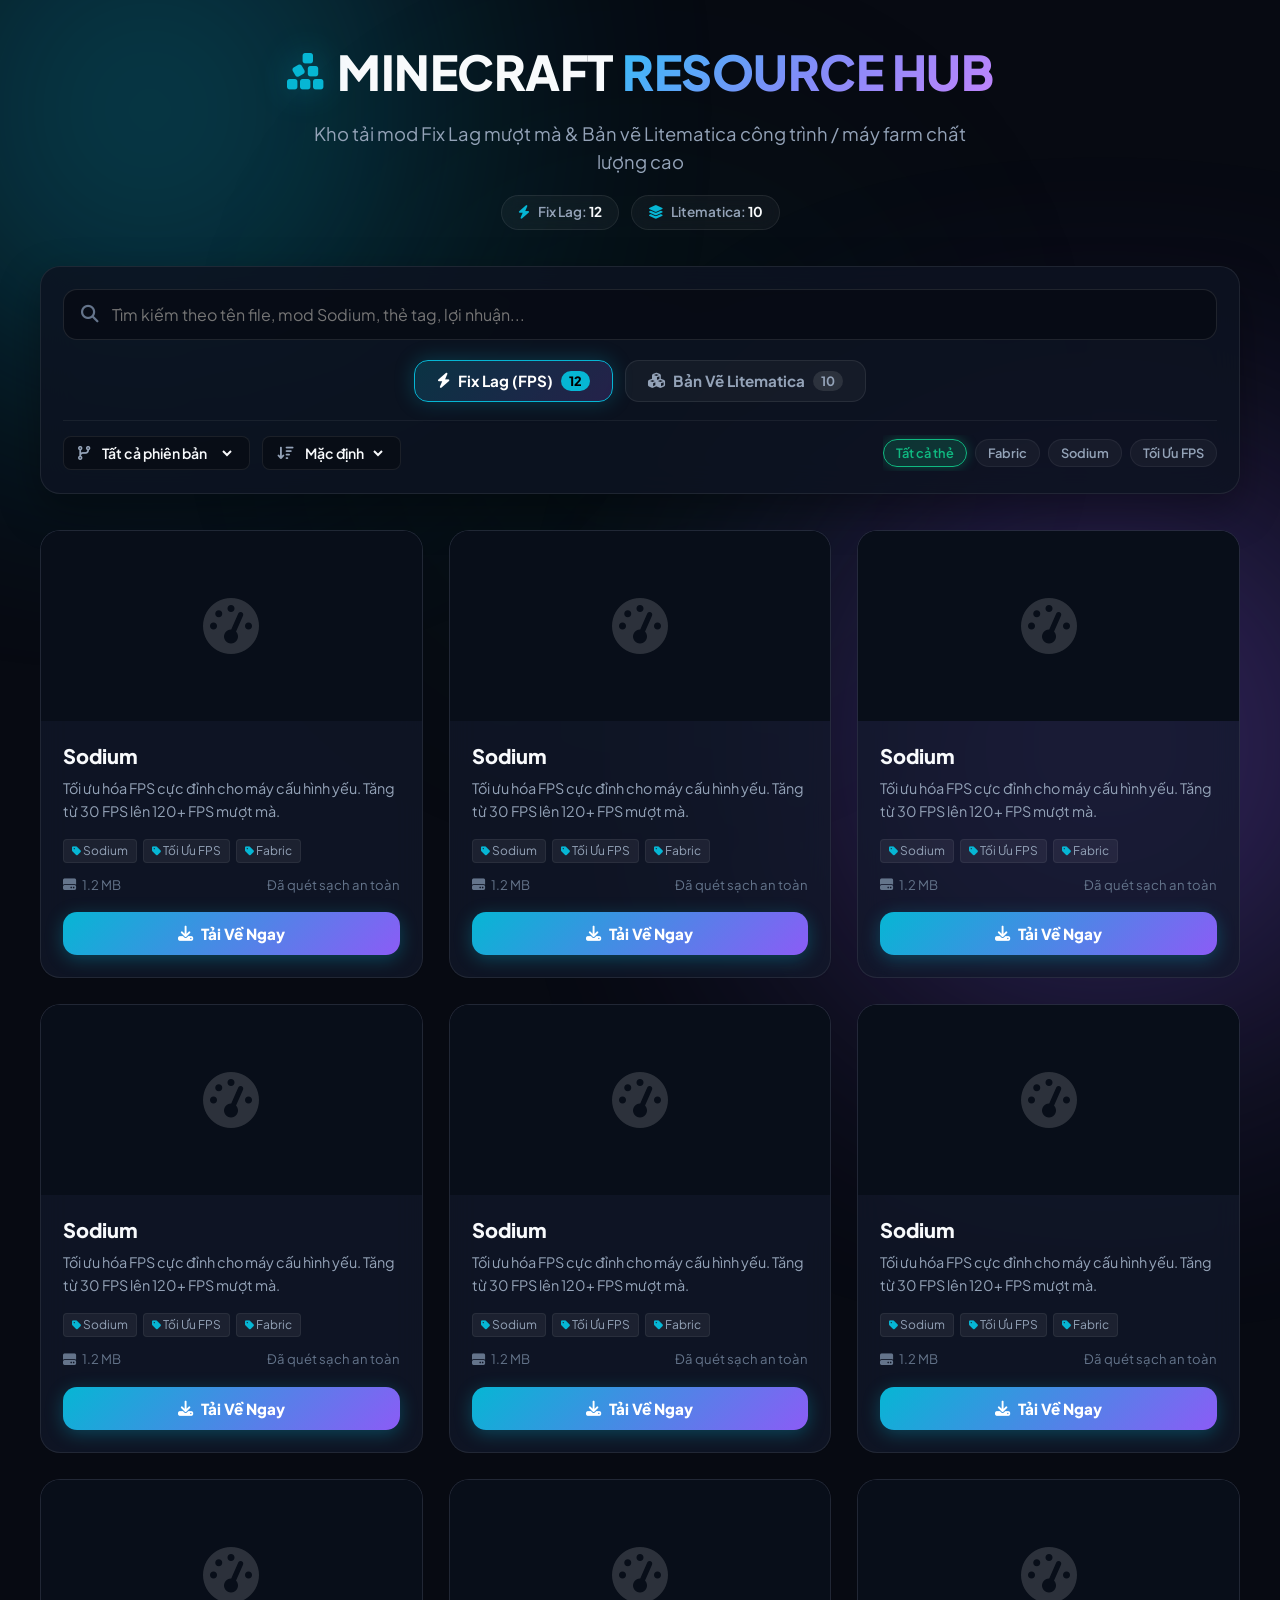
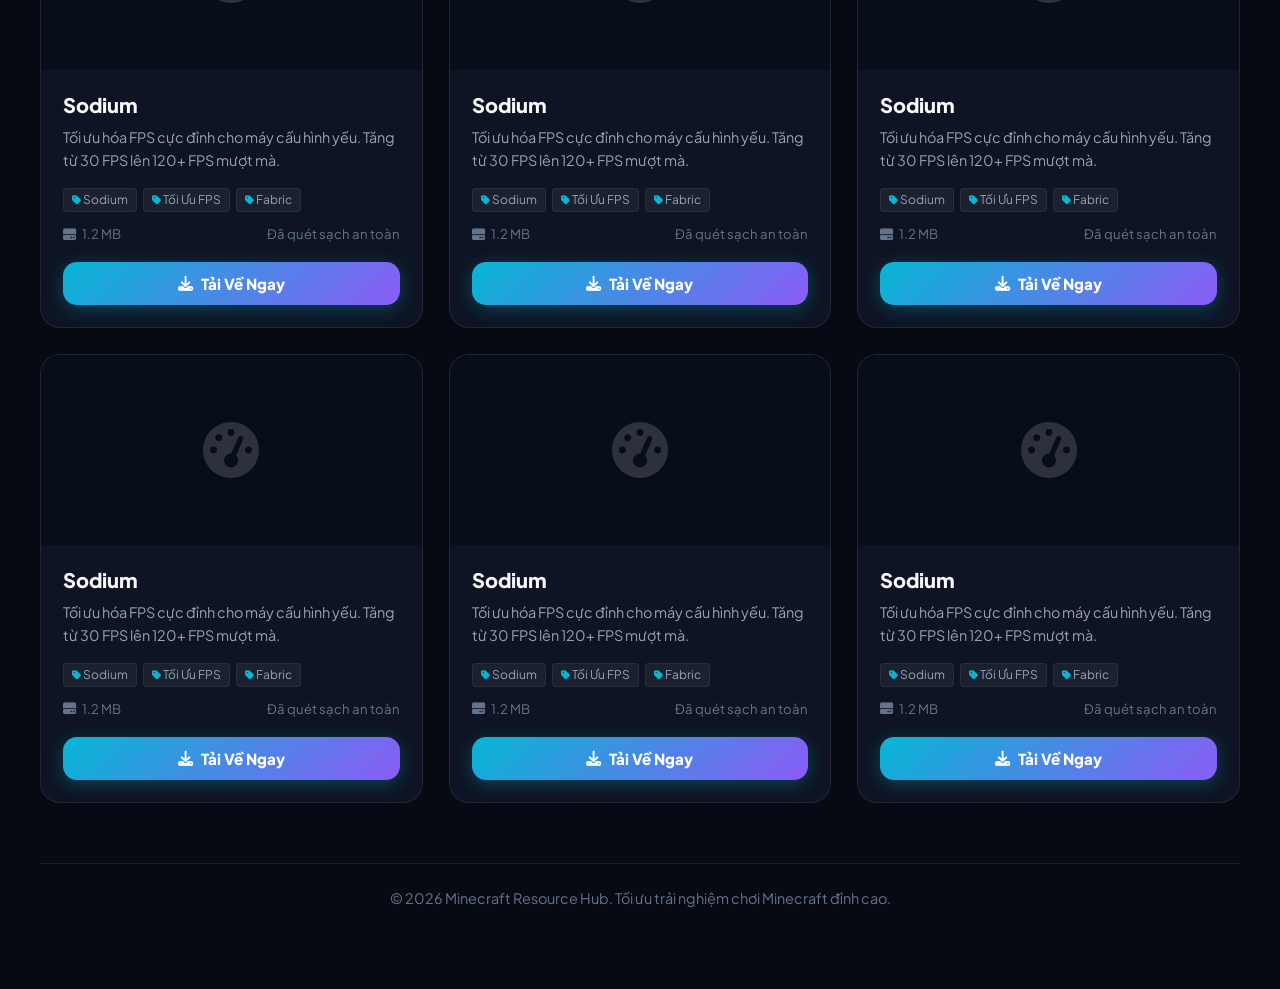
==== commit 8267bdce: "Cap nhat Loi Nhuan va Von Van Hanh Litematica (Bo do kho va phien ban)" ====
--- a/index.html
+++ b/index.html
@@ -35,10 +35,6 @@
             <!-- Live Stats Banner -->
             <div class="stats-banner">
                 <div class="stat-pill">
-                    <i class="fa-solid fa-box-archive"></i>
-                    <span>Tổng tài nguyên: <strong id="stat-total">0</strong></span>
-                </div>
-                <div class="stat-pill">
                     <i class="fa-solid fa-bolt"></i>
                     <span>Fix Lag: <strong id="stat-fixlag">0</strong></span>
                 </div>
@@ -54,20 +50,15 @@
             <!-- Search Bar -->
             <div class="search-wrapper">
                 <i class="fa-solid fa-magnifying-glass search-icon"></i>
-                <input type="text" id="search-input" class="search-input" placeholder="Tìm kiếm theo tên máy farm, mod Sodium, lợi nhuận, vốn vận hành...">
+                <input type="text" id="search-input" class="search-input" placeholder="Tìm kiếm theo tên file, mod Sodium, thẻ tag, lợi nhuận...">
                 <button type="button" id="btn-clear-search" class="btn-clear-search" title="Xóa tìm kiếm">
                     <i class="fa-solid fa-xmark"></i>
                 </button>
             </div>
 
-            <!-- Category Tabs -->
+            <!-- Category Tabs (Chỉ 2 Tab chính: Fix Lag & Litematica) -->
             <nav class="nav-tabs" id="category-tabs">
-                <button class="tab-btn active" data-category="all">
-                    <i class="fa-solid fa-grid-2"></i>
-                    <span>Tất Cả</span>
-                    <span class="badge" id="count-all">0</span>
-                </button>
-                <button class="tab-btn" data-category="fixlag">
+                <button class="tab-btn active" data-category="fixlag">
                     <i class="fa-solid fa-bolt"></i>
                     <span>Fix Lag (FPS)</span>
                     <span class="badge" id="count-fixlag">0</span>
@@ -82,7 +73,7 @@
             <!-- Filter Sub-bar -->
             <div class="filter-sub-bar">
                 <div class="filter-dropdowns">
-                    <!-- Version Filter (Tự động hiển thị khi chọn Fix Lag hoặc Tất cả) -->
+                    <!-- Version Filter (Chỉ hiển thị khi ở tab Fix Lag) -->
                     <div class="custom-select-wrapper" id="version-filter-wrapper">
                         <i class="fa-solid fa-code-branch"></i>
                         <select id="filter-version" title="Lọc theo phiên bản">
@@ -101,15 +92,8 @@
                     </div>
                 </div>
 
-                <!-- Quick Tag Filter Chips -->
-                <div class="tag-chips" id="tag-chips-container">
-                    <button class="chip-btn active" data-tag="all">Tất cả thẻ</button>
-                    <button class="chip-btn" data-tag="Farm Đá">Farm Đá</button>
-                    <button class="chip-btn" data-tag="Farm Sắt">Farm Sắt</button>
-                    <button class="chip-btn" data-tag="Farm Vàng">Farm Vàng</button>
-                    <button class="chip-btn" data-tag="Farm Kelp">Farm Kelp</button>
-                    <button class="chip-btn" data-tag="Sodium">Sodium FPS</button>
-                </div>
+                <!-- Dynamic Tag Filter Chips (Tự động tải theo danh mục và tag bạn tạo) -->
+                <div class="tag-chips" id="tag-chips-container"></div>
             </div>
         </section>
 
